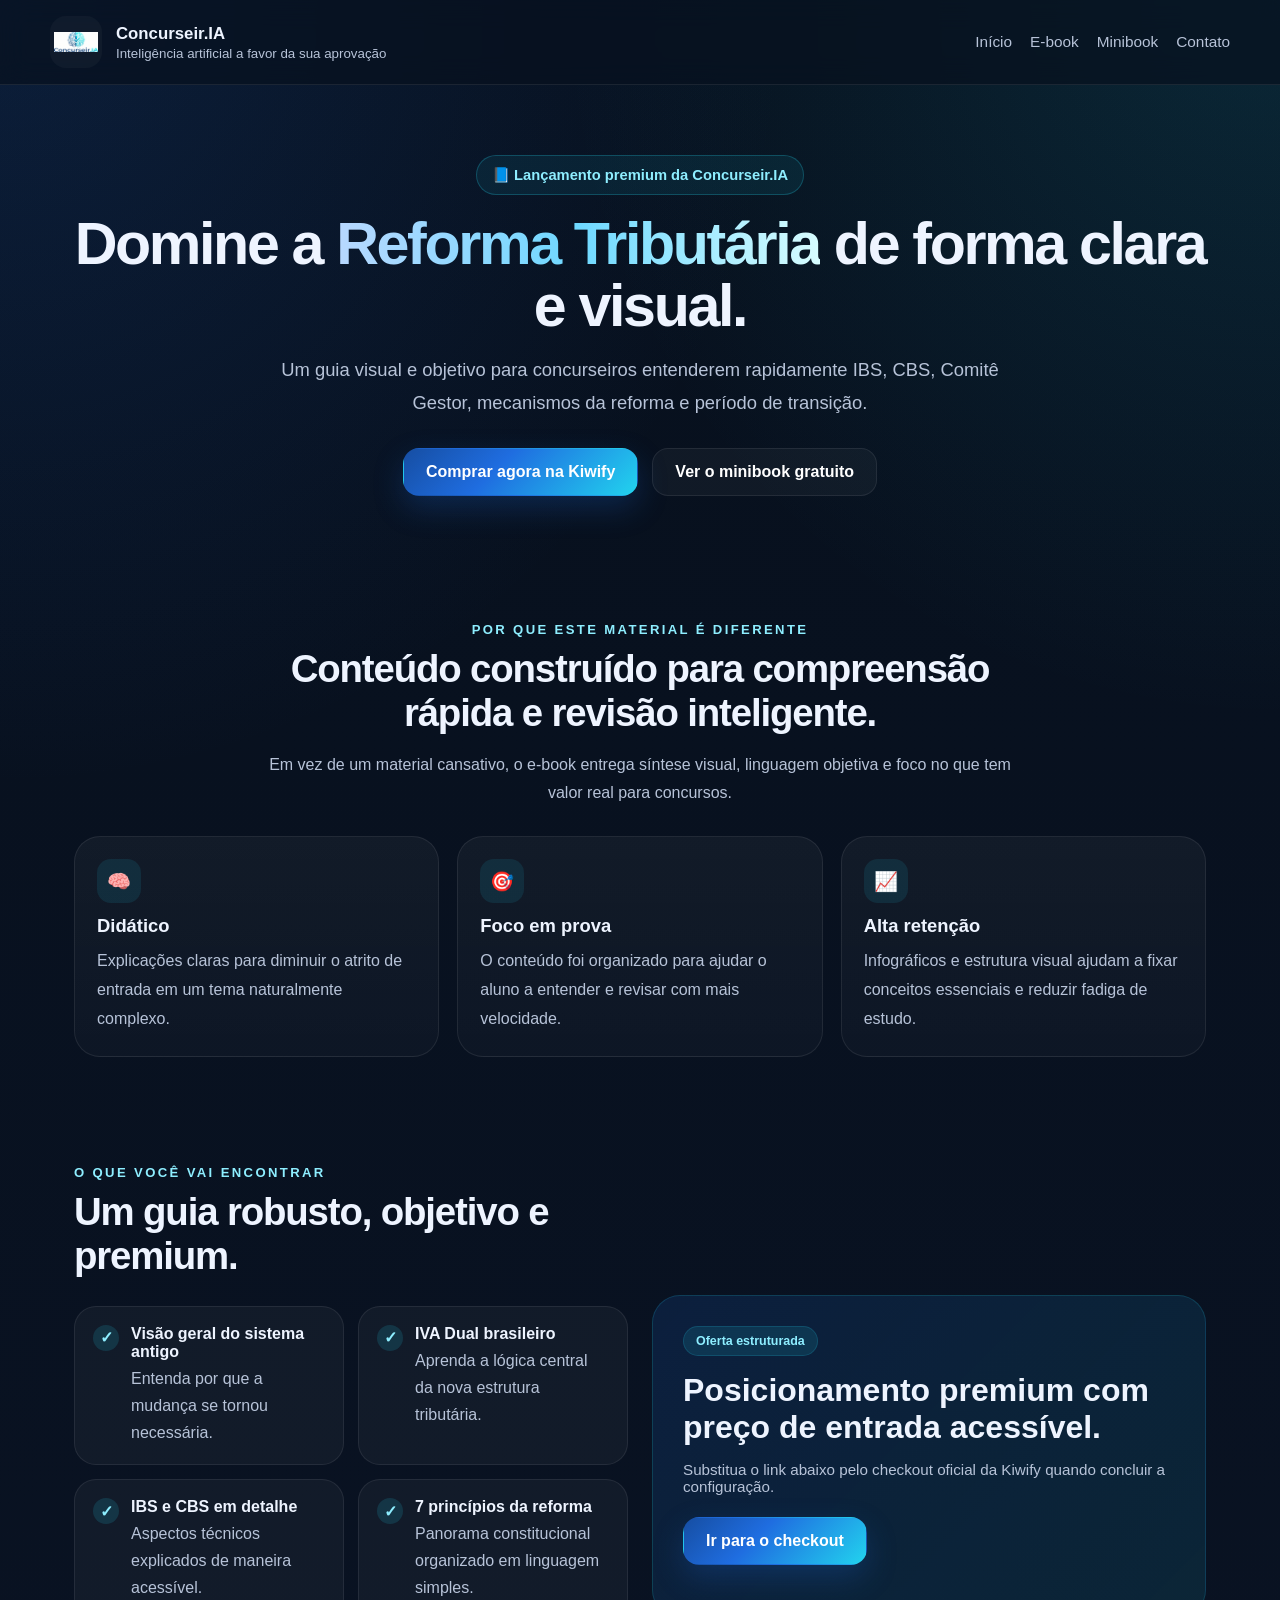
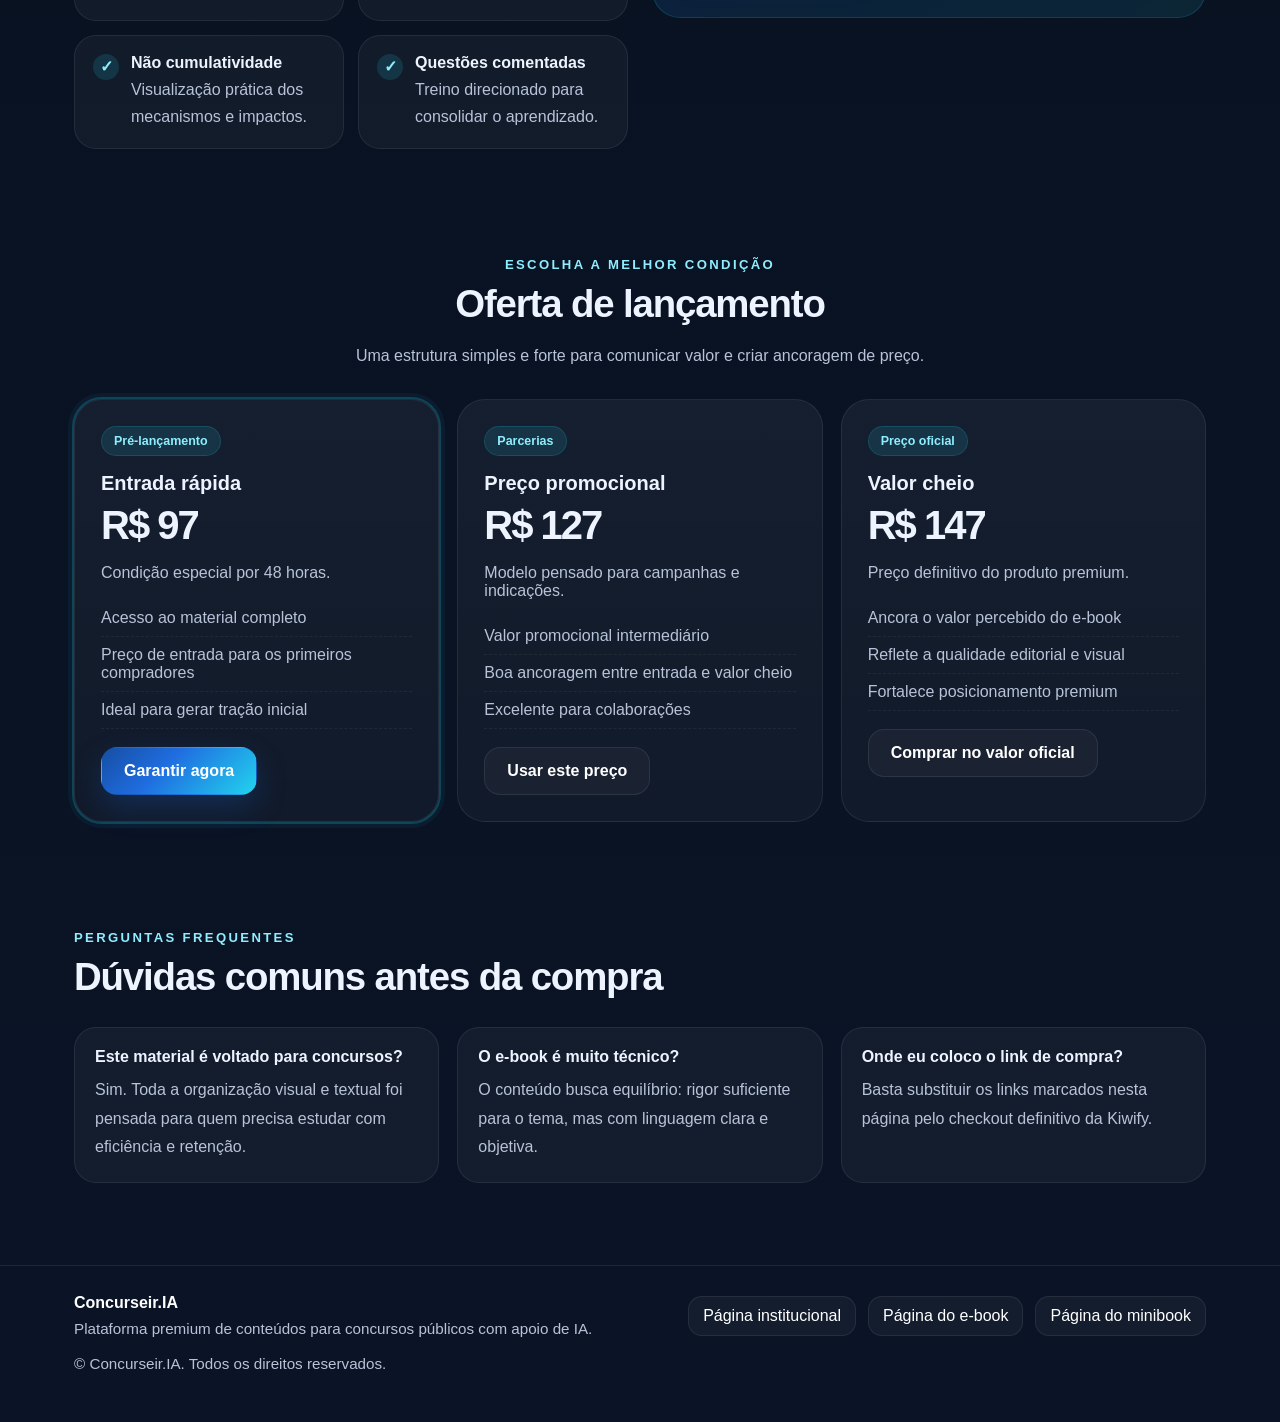
==== ebook.html @ 4d339864 "Update ebook.html" ====
<!DOCTYPE html>
<html lang="pt-BR">
<head>
  <meta charset="UTF-8">
  <meta name="viewport" content="width=device-width, initial-scale=1.0">
  <title>E-book Reforma Tributária | Concurseir.IA</title>
  <meta name="description" content="Página de vendas premium do e-book Reforma Tributária do Brasil na Prática.">
  <link rel="stylesheet" href="style.css">
</head>
<body>
  
<header class="topbar">
  <div class="container nav">
    <a class="brand" href="index.html">
      <img src="logo.png" alt="Logo Concurseir.IA">
      <div>
        <strong>Concurseir.IA</strong>
        <small>Inteligência artificial a favor da sua aprovação</small>
      </div>
    </a>
    <nav class="nav-links">
      <a href="index.html">Início</a>
      <a href="ebook.html">E-book</a>
      <a href="minibook.html">Minibook</a>
      <a href="#contato">Contato</a>
    </nav>
  </div>
</header>

  <main>
    <section class="hero">
      <div class="container center">
        <div class="badge">📘 Lançamento premium da Concurseir.IA</div>
        <h2>Domine a <span>Reforma Tributária</span> de forma clara e visual.</h2>
        <p class="lead" style="margin:0 auto">
          Um guia visual e objetivo para concurseiros entenderem rapidamente IBS, CBS, Comitê Gestor, mecanismos da reforma e período de transição.
        </p>
        <div class="hero-actions" style="justify-content:center">
          <a class="btn btn-primary" href="https://sua-pagina-kiwify-aqui.com" target="_blank" rel="noreferrer">Comprar agora na Kiwify</a>
          <a class="btn btn-secondary" href="minibook.html">Ver o minibook gratuito</a>
        </div>
      </div>
    </section>

    <section class="section">
      <div class="container">
        <div class="section-title center" style="margin-left:auto;margin-right:auto">
          <div class="kicker">Por que este material é diferente</div>
          <h3>Conteúdo construído para compreensão rápida e revisão inteligente.</h3>
          <p>Em vez de um material cansativo, o e-book entrega síntese visual, linguagem objetiva e foco no que tem valor real para concursos.</p>
        </div>
        <div class="cards-3">
          <div class="card"><div class="icon">🧠</div><h4>Didático</h4><p>Explicações claras para diminuir o atrito de entrada em um tema naturalmente complexo.</p></div>
          <div class="card"><div class="icon">🎯</div><h4>Foco em prova</h4><p>O conteúdo foi organizado para ajudar o aluno a entender e revisar com mais velocidade.</p></div>
          <div class="card"><div class="icon">📈</div><h4>Alta retenção</h4><p>Infográficos e estrutura visual ajudam a fixar conceitos essenciais e reduzir fadiga de estudo.</p></div>
        </div>
      </div>
    </section>

    <section class="section">
      <div class="container split">
        <div>
          <div class="section-title">
            <div class="kicker">O que você vai encontrar</div>
            <h3>Um guia robusto, objetivo e premium.</h3>
          </div>
          <div class="check-list">
            <div class="check"><div class="tick">✓</div><div><b>Visão geral do sistema antigo</b><p>Entenda por que a mudança se tornou necessária.</p></div></div>
            <div class="check"><div class="tick">✓</div><div><b>IVA Dual brasileiro</b><p>Aprenda a lógica central da nova estrutura tributária.</p></div></div>
            <div class="check"><div class="tick">✓</div><div><b>IBS e CBS em detalhe</b><p>Aspectos técnicos explicados de maneira acessível.</p></div></div>
            <div class="check"><div class="tick">✓</div><div><b>7 princípios da reforma</b><p>Panorama constitucional organizado em linguagem simples.</p></div></div>
            <div class="check"><div class="tick">✓</div><div><b>Não cumulatividade</b><p>Visualização prática dos mecanismos e impactos.</p></div></div>
            <div class="check"><div class="tick">✓</div><div><b>Questões comentadas</b><p>Treino direcionado para consolidar o aprendizado.</p></div></div>
          </div>
        </div>
        <div class="cta-panel">
          <div class="ribbon">Oferta estruturada</div>
          <h3 style="font-size:2rem;margin:16px 0 10px">Posicionamento premium com preço de entrada acessível.</h3>
          <p class="note">Substitua o link abaixo pelo checkout oficial da Kiwify quando concluir a configuração.</p>
          <div class="hero-actions" style="margin-top:22px">
            <a class="btn btn-primary" href="https://sua-pagina-kiwify-aqui.com" target="_blank" rel="noreferrer">Ir para o checkout</a>
          </div>
        </div>
      </div>
    </section>

    <section class="section">
      <div class="container">
        <div class="section-title center" style="margin-left:auto;margin-right:auto">
          <div class="kicker">Escolha a melhor condição</div>
          <h3>Oferta de lançamento</h3>
          <p>Uma estrutura simples e forte para comunicar valor e criar ancoragem de preço.</p>
        </div>
        <div class="price-grid">
          <div class="price featured">
            <span class="ribbon">Pré-lançamento</span>
            <h4>Entrada rápida</h4>
            <div class="amount">R$ 97</div>
            <p>Condição especial por 48 horas.</p>
            <ul class="bullets">
              <li>Acesso ao material completo</li>
              <li>Preço de entrada para os primeiros compradores</li>
              <li>Ideal para gerar tração inicial</li>
            </ul>
            <a class="btn btn-primary" href="https://sua-pagina-kiwify-aqui.com" target="_blank" rel="noreferrer">Garantir agora</a>
          </div>
          <div class="price">
            <span class="ribbon">Parcerias</span>
            <h4>Preço promocional</h4>
            <div class="amount">R$ 127</div>
            <p>Modelo pensado para campanhas e indicações.</p>
            <ul class="bullets">
              <li>Valor promocional intermediário</li>
              <li>Boa ancoragem entre entrada e valor cheio</li>
              <li>Excelente para colaborações</li>
            </ul>
            <a class="btn btn-secondary" href="https://sua-pagina-kiwify-aqui.com" target="_blank" rel="noreferrer">Usar este preço</a>
          </div>
          <div class="price">
            <span class="ribbon">Preço oficial</span>
            <h4>Valor cheio</h4>
            <div class="amount">R$ 147</div>
            <p>Preço definitivo do produto premium.</p>
            <ul class="bullets">
              <li>Ancora o valor percebido do e-book</li>
              <li>Reflete a qualidade editorial e visual</li>
              <li>Fortalece posicionamento premium</li>
            </ul>
            <a class="btn btn-secondary" href="https://sua-pagina-kiwify-aqui.com" target="_blank" rel="noreferrer">Comprar no valor oficial</a>
          </div>
        </div>
      </div>
    </section>

    <section class="section">
      <div class="container">
        <div class="section-title">
          <div class="kicker">Perguntas frequentes</div>
          <h3>Dúvidas comuns antes da compra</h3>
        </div>
        <div class="cards-3">
          <div class="faq-item"><h4>Este material é voltado para concursos?</h4><p>Sim. Toda a organização visual e textual foi pensada para quem precisa estudar com eficiência e retenção.</p></div>
          <div class="faq-item"><h4>O e-book é muito técnico?</h4><p>O conteúdo busca equilíbrio: rigor suficiente para o tema, mas com linguagem clara e objetiva.</p></div>
          <div class="faq-item"><h4>Onde eu coloco o link de compra?</h4><p>Basta substituir os links marcados nesta página pelo checkout definitivo da Kiwify.</p></div>
        </div>
      </div>
    </section>
  </main>
  
<footer class="footer">
  <div class="container">
    <div class="split">
      <div>
        <strong style="display:block;color:#fff;margin-bottom:8px">Concurseir.IA</strong>
        <div class="note">Plataforma premium de conteúdos para concursos públicos com apoio de IA.</div>
      </div>
      <div class="link-list" style="justify-content:flex-end">
        <a href="index.html">Página institucional</a>
        <a href="ebook.html">Página do e-book</a>
        <a href="minibook.html">Página do minibook</a>
      </div>
    </div>
    <div style="margin-top:18px" class="note">© <span class="year"></span> Concurseir.IA. Todos os direitos reservados.</div>
  </div>
</footer>
<script src="js/script.js"></script>

</body>
</html>
---- style.css ----
:root{
  --bg:#08111f;
  --bg-soft:#0f1c31;
  --card:#13233c;
  --card-2:#0d1830;
  --text:#eef4ff;
  --muted:#b7c3d8;
  --line:rgba(255,255,255,.08);
  --blue:#1f5fbf;
  --cyan:#22d3ee;
  --cyan-soft:#8eeeff;
  --accent:linear-gradient(135deg,#164ea3 0%, #1f6de0 40%, #22d3ee 100%);
  --shadow:0 20px 50px rgba(0,0,0,.35);
  --radius:24px;
  --max:1180px;
}
*{box-sizing:border-box}
html{scroll-behavior:smooth}
body{
  margin:0;
  font-family: Inter, Arial, Helvetica, sans-serif;
  color:var(--text);
  background:
    radial-gradient(circle at top right, rgba(34,211,238,.12), transparent 22%),
    radial-gradient(circle at top left, rgba(31,95,191,.18), transparent 24%),
    linear-gradient(180deg,#07101d 0%, #0b1426 100%);
}
a{color:inherit;text-decoration:none}
img{max-width:100%;display:block}
.container{max-width:var(--max);margin:0 auto;padding:0 24px}
.topbar{
  position:sticky;top:0;z-index:50;
  backdrop-filter: blur(14px);
  background:rgba(8,17,31,.72);
  border-bottom:1px solid var(--line);
}
.nav{display:flex;align-items:center;justify-content:space-between;gap:20px;padding:16px 0}
.brand{display:flex;align-items:center;gap:14px}
.brand img{width:52px;height:52px;object-fit:contain;border-radius:16px;background:rgba(255,255,255,.03);padding:4px}
.brand h1,.brand strong{font-size:1.05rem;margin:0}
.brand small{display:block;color:var(--muted);margin-top:2px}
.nav-links{display:flex;gap:18px;align-items:center;flex-wrap:wrap}
.nav-links a{color:var(--muted);font-size:.96rem}
.nav-links a:hover{color:#fff}
.btn{
  display:inline-flex;align-items:center;justify-content:center;gap:10px;
  padding:14px 22px;border-radius:16px;border:1px solid transparent;
  font-weight:700;transition:.2s ease;cursor:pointer
}
.btn-primary{background:var(--accent);color:white;box-shadow:0 12px 30px rgba(24,95,191,.28)}
.btn-primary:hover{transform:translateY(-1px);opacity:.97}
.btn-secondary{background:rgba(255,255,255,.04);border-color:var(--line);color:#fff}
.btn-secondary:hover{background:rgba(255,255,255,.07)}
.hero{padding:70px 0 50px}
.hero-grid{display:grid;grid-template-columns:1.15fr .85fr;gap:34px;align-items:center}
.badge{
  display:inline-flex;align-items:center;gap:10px;
  padding:10px 15px;border-radius:999px;
  border:1px solid rgba(34,211,238,.24);
  background:rgba(34,211,238,.08);color:var(--cyan-soft);
  font-size:.92rem;font-weight:600
}
.hero h2{
  margin:18px 0 16px;font-size:3.7rem;line-height:1.05;letter-spacing:-.04em
}
.hero h2 span{
  background:linear-gradient(90deg,#b8d8ff,#6ed8ff,#d7fdff);
  -webkit-background-clip:text;background-clip:text;color:transparent
}
.lead{font-size:1.15rem;line-height:1.8;color:var(--muted);max-width:760px}
.hero-actions{display:flex;gap:14px;flex-wrap:wrap;margin:28px 0 22px}
.stats{display:grid;grid-template-columns:repeat(3,1fr);gap:16px;margin-top:28px}
.stat{
  background:rgba(255,255,255,.04);border:1px solid var(--line);border-radius:22px;padding:18px
}
.stat strong{display:block;font-size:1.1rem}
.stat span{color:var(--muted);font-size:.95rem}
.hero-card{
  background:linear-gradient(180deg,rgba(255,255,255,.05),rgba(255,255,255,.025));
  border:1px solid var(--line);border-radius:30px;padding:16px;box-shadow:var(--shadow)
}
.glass{
  border-radius:26px;padding:28px;background:
   linear-gradient(180deg, rgba(18,35,60,.9), rgba(10,21,40,.95));
  border:1px solid rgba(255,255,255,.06)
}
.feature-grid{display:grid;grid-template-columns:repeat(2,1fr);gap:14px}
.feature{
  background:rgba(255,255,255,.04);border:1px solid var(--line);border-radius:24px;padding:18px
}
.feature h3{margin:10px 0 8px;font-size:1rem}
.feature p{margin:0;color:var(--muted);font-size:.95rem;line-height:1.7}
.icon{
  width:44px;height:44px;border-radius:14px;display:grid;place-items:center;
  background:rgba(34,211,238,.1);color:var(--cyan-soft);font-size:1.2rem
}
.section{padding:54px 0}
.section-title{max-width:760px;margin-bottom:28px}
.section-title .kicker{
  color:var(--cyan-soft);text-transform:uppercase;letter-spacing:.18em;font-size:.82rem;font-weight:700
}
.section-title h3{font-size:2.4rem;letter-spacing:-.03em;margin:10px 0 10px}
.section-title p{color:var(--muted);line-height:1.8}
.cards-3{display:grid;grid-template-columns:repeat(3,1fr);gap:18px}
.card{
  background:linear-gradient(180deg,rgba(255,255,255,.045),rgba(255,255,255,.025));
  border:1px solid var(--line);border-radius:26px;padding:22px
}
.card h4{margin:12px 0 10px;font-size:1.15rem}
.card p{margin:0;color:var(--muted);line-height:1.8}
.check-list{display:grid;grid-template-columns:repeat(2,1fr);gap:14px}
.check{
  display:flex;gap:12px;align-items:flex-start;
  background:rgba(255,255,255,.04);border:1px solid var(--line);
  border-radius:22px;padding:18px
}
.check b{display:block;margin-bottom:4px}
.check p{margin:0;color:var(--muted);line-height:1.7}
.tick{width:26px;height:26px;flex:0 0 26px;border-radius:50%;display:grid;place-items:center;background:rgba(34,211,238,.15);color:var(--cyan-soft);font-weight:900}
.split{display:grid;grid-template-columns:1fr 1fr;gap:24px;align-items:center}
.price-grid{display:grid;grid-template-columns:repeat(3,1fr);gap:18px}
.price{
  position:relative;background:linear-gradient(180deg,rgba(255,255,255,.05),rgba(255,255,255,.03));
  border:1px solid var(--line);border-radius:28px;padding:26px
}
.price.featured{
  outline:2px solid rgba(34,211,238,.22);
  box-shadow:0 0 0 6px rgba(34,211,238,.05)
}
.ribbon{
  display:inline-block;padding:7px 12px;border-radius:999px;font-size:.78rem;font-weight:800;
  background:rgba(34,211,238,.12);color:var(--cyan-soft);border:1px solid rgba(34,211,238,.16)
}
.price h4{font-size:1.25rem;margin:16px 0 8px}
.price .amount{font-size:2.5rem;font-weight:900;letter-spacing:-.05em;margin:8px 0}
.price p{color:var(--muted)}
.bullets{list-style:none;padding:0;margin:18px 0}
.bullets li{padding:9px 0;color:var(--muted);border-bottom:1px dashed rgba(255,255,255,.06)}
.cta-panel{
  background:linear-gradient(135deg, rgba(22,78,163,.22), rgba(34,211,238,.1));
  border:1px solid rgba(34,211,238,.16);border-radius:28px;padding:30px
}
.minibook-box,.faq-item{
  background:rgba(255,255,255,.04);border:1px solid var(--line);border-radius:22px;padding:20px
}
.faq-item h4{margin:0 0 10px}
.faq-item p{margin:0;color:var(--muted);line-height:1.8}
.footer{padding:28px 0 50px;color:var(--muted);border-top:1px solid var(--line);margin-top:28px}
.center{text-align:center}
.note{color:var(--muted);font-size:.95rem}
.link-list{display:flex;gap:12px;flex-wrap:wrap}
.link-list a{padding:10px 14px;border-radius:14px;background:rgba(255,255,255,.04);border:1px solid var(--line);color:#fff}
.kicker-line{height:1px;background:linear-gradient(90deg,rgba(34,211,238,.2),transparent);margin-top:10px}
@media (max-width: 980px){
  .hero-grid,.split{grid-template-columns:1fr}
  .cards-3,.price-grid{grid-template-columns:1fr}
  .check-list,.feature-grid,.stats{grid-template-columns:1fr}
  .hero h2{font-size:2.7rem}
}
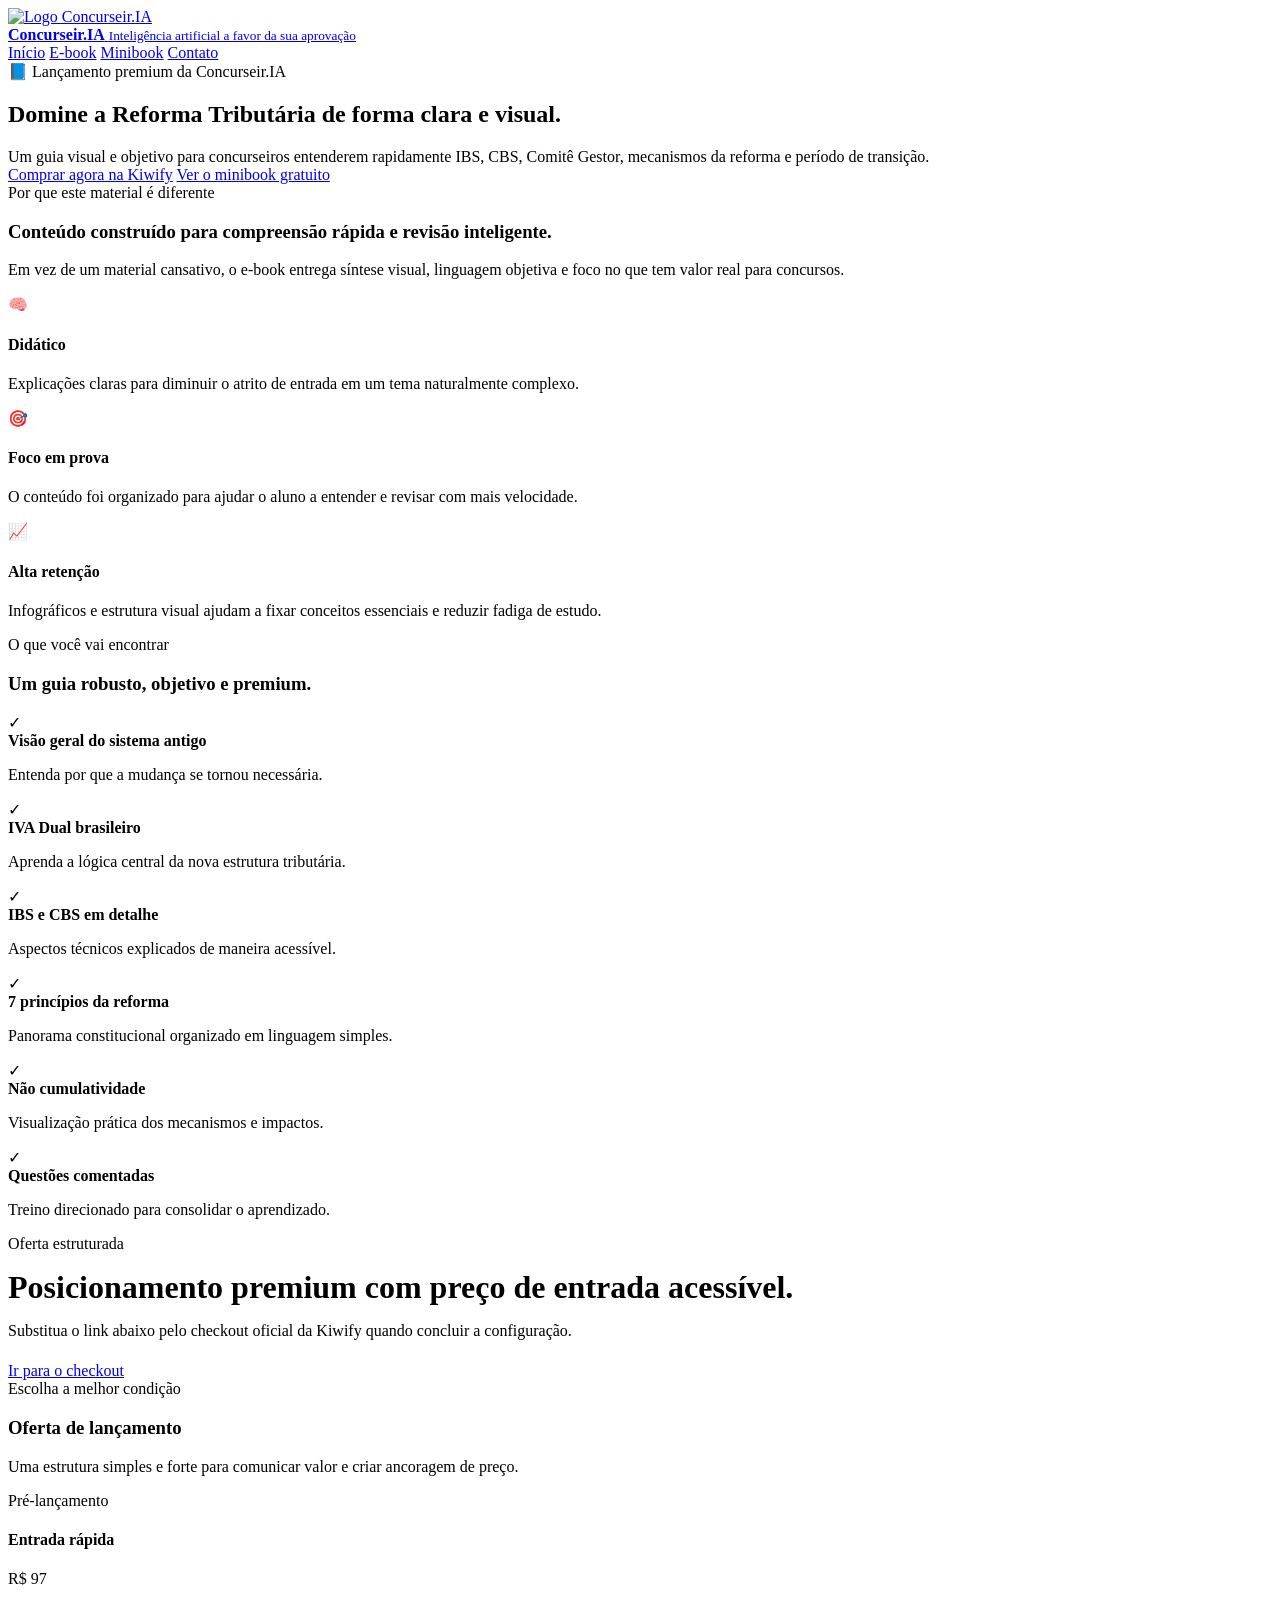
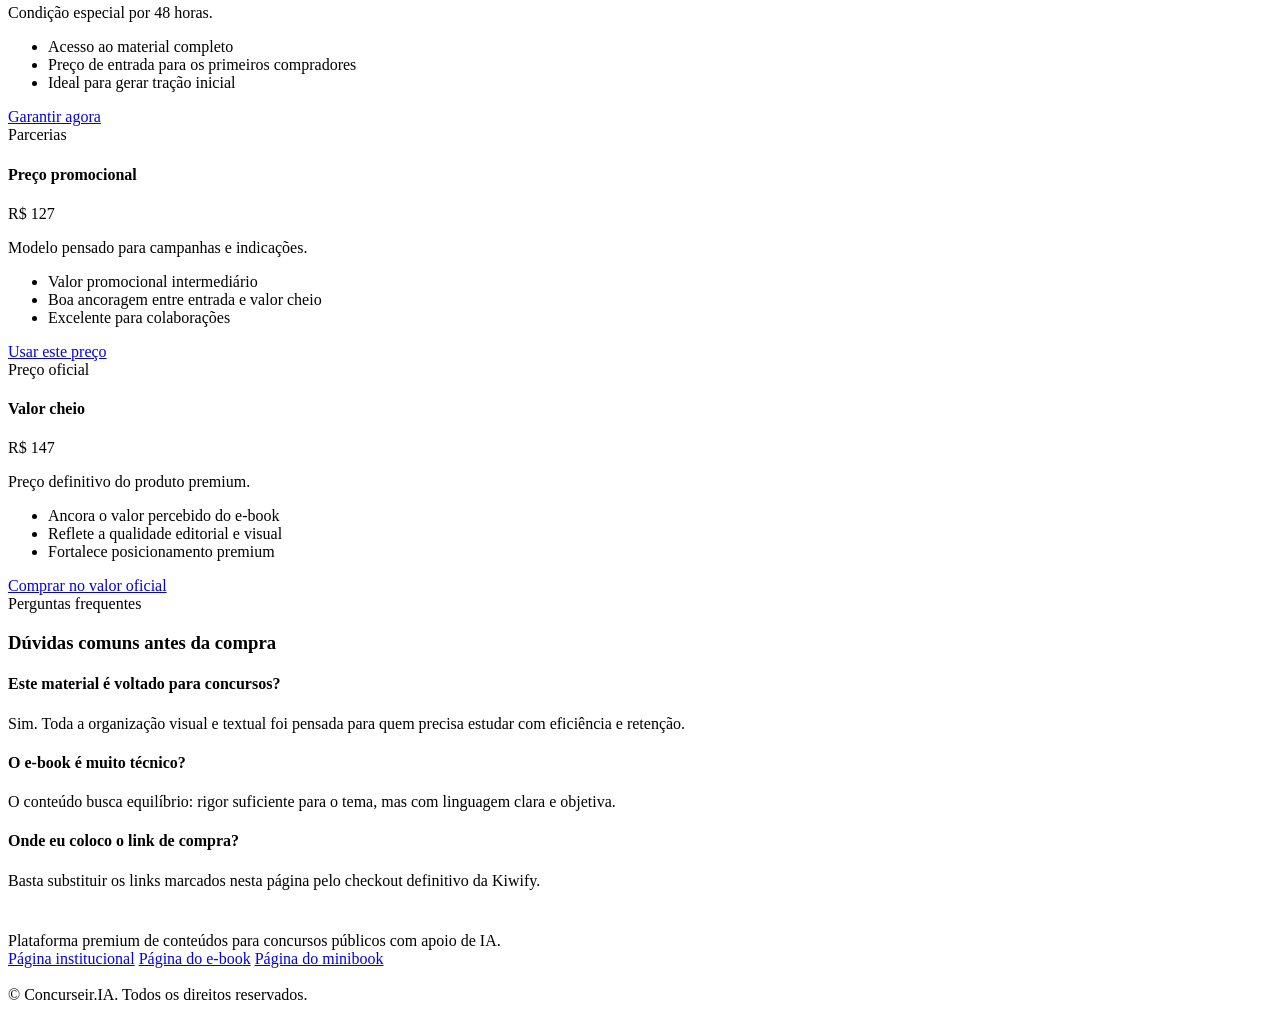
==== commit e8fead9b: "Add files via upload" ====
--- a/ebook.html
+++ b/ebook.html
@@ -5,14 +5,14 @@
   <meta name="viewport" content="width=device-width, initial-scale=1.0">
   <title>E-book Reforma Tributária | Concurseir.IA</title>
   <meta name="description" content="Página de vendas premium do e-book Reforma Tributária do Brasil na Prática.">
-  <link rel="stylesheet" href="style.css">
+  <link rel="stylesheet" href="css/style.css">
 </head>
 <body>
   
 <header class="topbar">
   <div class="container nav">
     <a class="brand" href="index.html">
-      <img src="logo.png" alt="Logo Concurseir.IA">
+      <img src="images/logo.png" alt="Logo Concurseir.IA">
       <div>
         <strong>Concurseir.IA</strong>
         <small>Inteligência artificial a favor da sua aprovação</small>
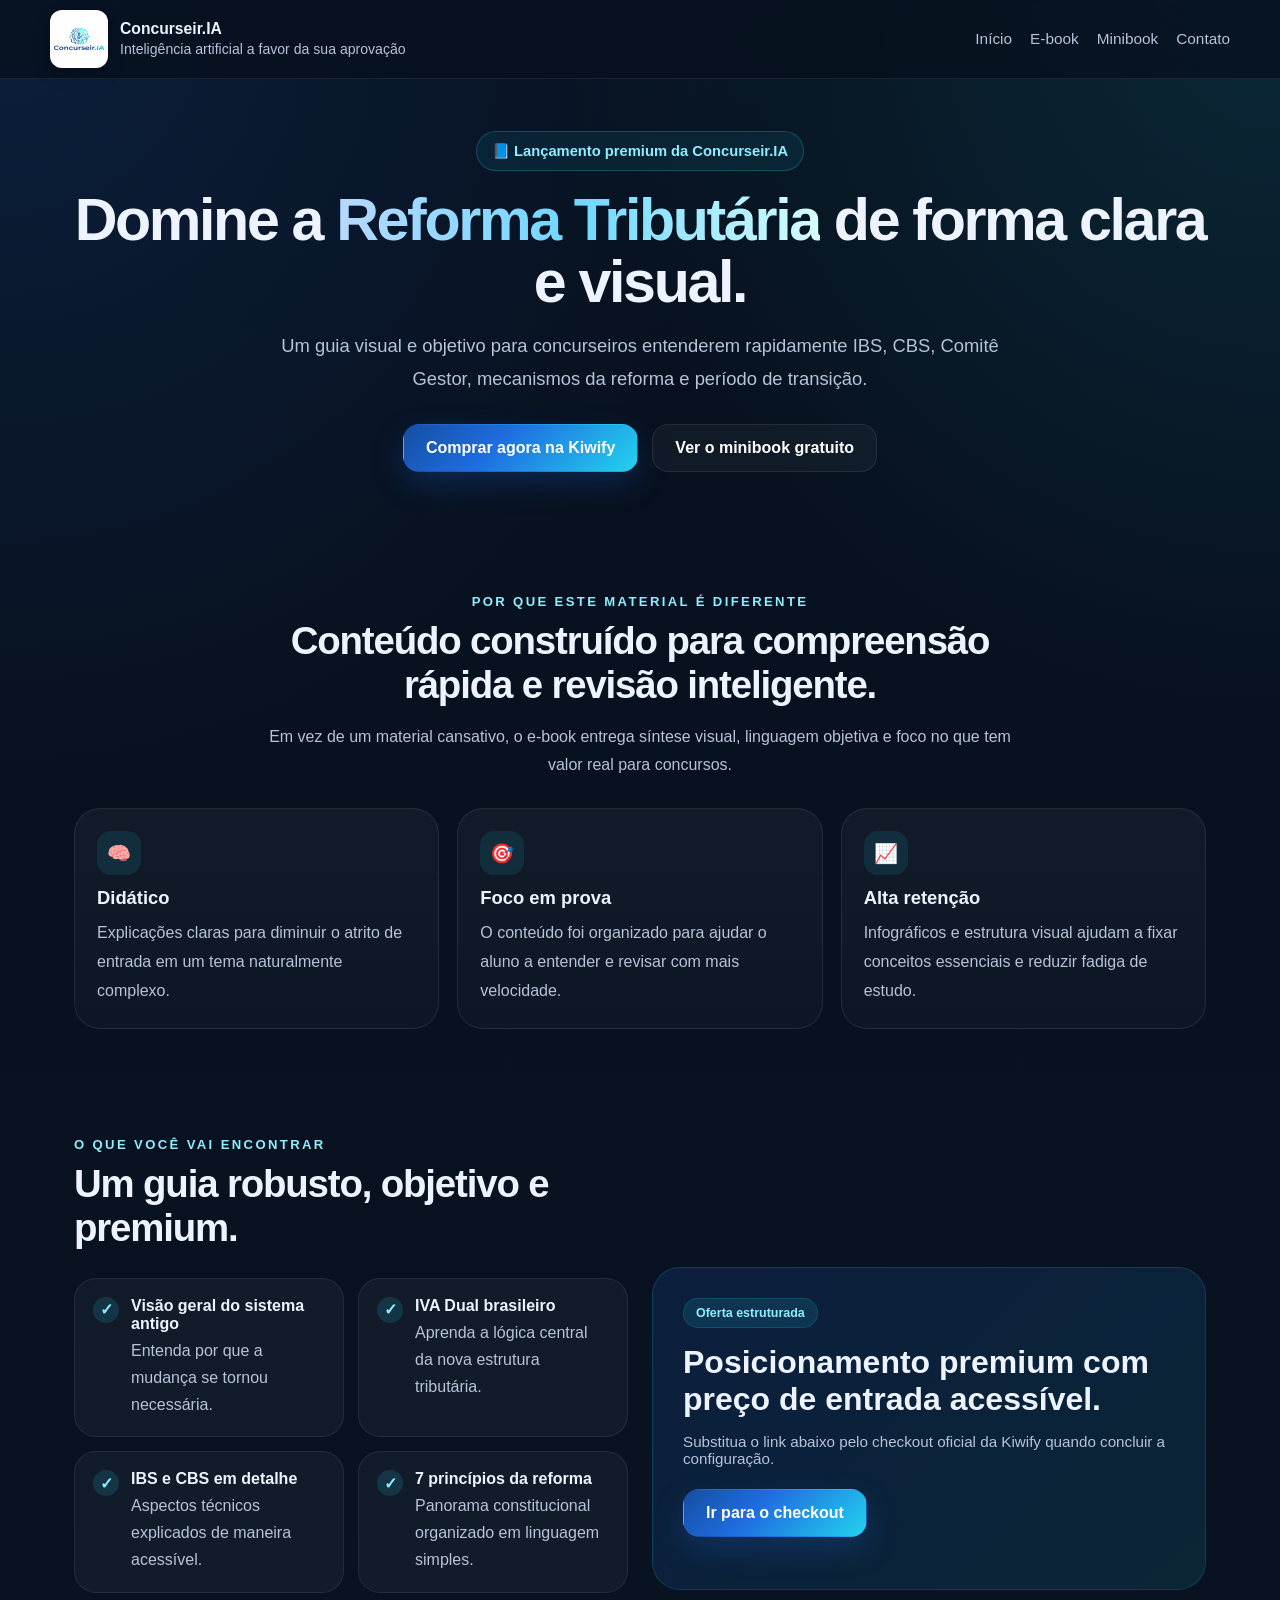
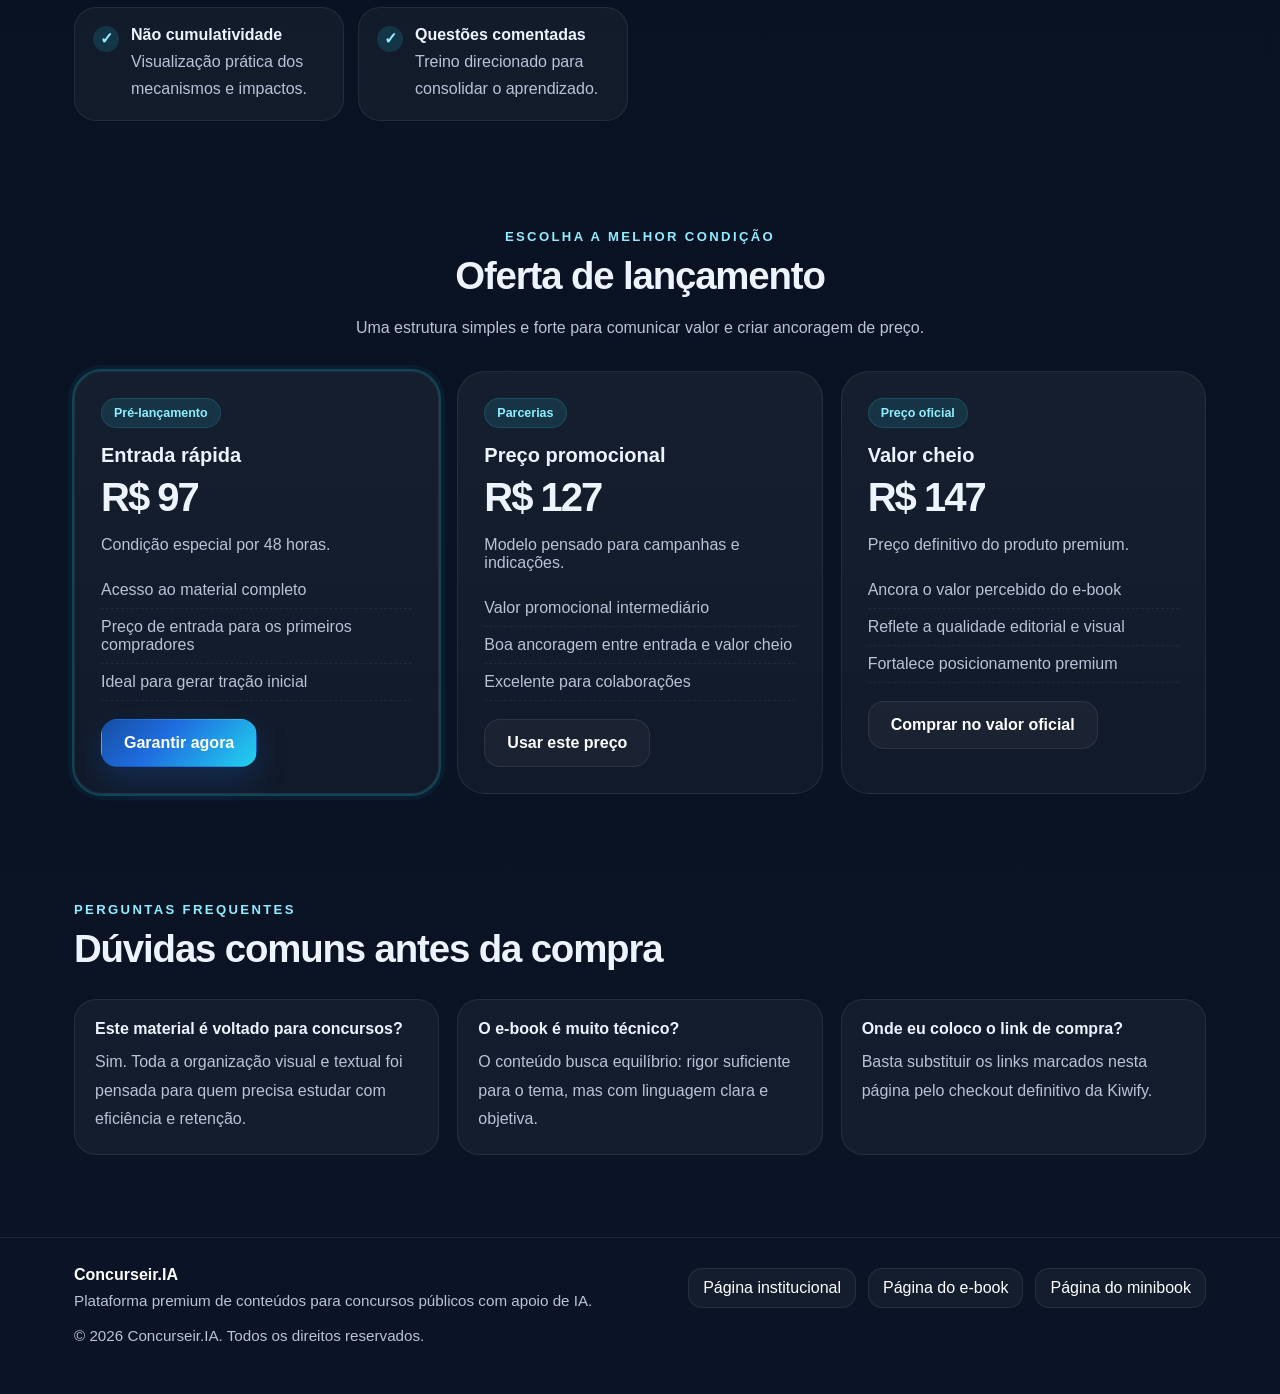
==== commit f2bc0cd1: "Add files via upload" ====
--- a/ebook.html
+++ b/ebook.html
@@ -5,14 +5,14 @@
   <meta name="viewport" content="width=device-width, initial-scale=1.0">
   <title>E-book Reforma Tributária | Concurseir.IA</title>
   <meta name="description" content="Página de vendas premium do e-book Reforma Tributária do Brasil na Prática.">
-  <link rel="stylesheet" href="css/style.css">
+  <link rel="stylesheet" href="style.css">
 </head>
 <body>
   
 <header class="topbar">
   <div class="container nav">
     <a class="brand" href="index.html">
-      <img src="images/logo.png" alt="Logo Concurseir.IA">
+      <img src="logo.png" alt="Logo Concurseir.IA">
       <div>
         <strong>Concurseir.IA</strong>
         <small>Inteligência artificial a favor da sua aprovação</small>
@@ -163,7 +163,7 @@
     <div style="margin-top:18px" class="note">© <span class="year"></span> Concurseir.IA. Todos os direitos reservados.</div>
   </div>
 </footer>
-<script src="js/script.js"></script>
+<script src="script.js"></script>
 
 </body>
 </html>
--- a/style.css
+++ b/style.css
@@ -0,0 +1,160 @@
+
+:root{
+  --bg:#08111f;
+  --bg-soft:#0f1c31;
+  --card:#13233c;
+  --card-2:#0d1830;
+  --text:#eef4ff;
+  --muted:#b7c3d8;
+  --line:rgba(255,255,255,.08);
+  --blue:#1f5fbf;
+  --cyan:#22d3ee;
+  --cyan-soft:#8eeeff;
+  --accent:linear-gradient(135deg,#164ea3 0%, #1f6de0 40%, #22d3ee 100%);
+  --shadow:0 20px 50px rgba(0,0,0,.35);
+  --radius:24px;
+  --max:1180px;
+}
+*{box-sizing:border-box}
+html{scroll-behavior:smooth}
+body{
+  margin:0;
+  font-family: Inter, Arial, Helvetica, sans-serif;
+  color:var(--text);
+  background:
+    radial-gradient(circle at top right, rgba(34,211,238,.12), transparent 22%),
+    radial-gradient(circle at top left, rgba(31,95,191,.18), transparent 24%),
+    linear-gradient(180deg,#07101d 0%, #0b1426 100%);
+}
+a{color:inherit;text-decoration:none}
+img{max-width:100%;display:block}
+.container{max-width:var(--max);margin:0 auto;padding:0 24px}
+.topbar{
+  position:sticky;top:0;z-index:50;
+  backdrop-filter: blur(14px);
+  background:rgba(7,16,29,.78);
+  border-bottom:1px solid var(--line);
+}
+.nav{display:flex;align-items:center;justify-content:space-between;gap:18px;padding:10px 0}
+.brand{display:flex;align-items:center;gap:12px}
+.brand img{width:58px;height:58px;object-fit:contain;border-radius:12px;background:#fff;padding:4px;box-shadow:0 6px 18px rgba(0,0,0,.18)}
+.brand h1,.brand strong{font-size:0.98rem;margin:0}
+.brand small{display:block;color:var(--muted);margin-top:2px;font-size:.88rem;line-height:1.3}
+.nav-links{display:flex;gap:18px;align-items:center;flex-wrap:wrap}
+.nav-links a{color:var(--muted);font-size:.96rem}
+.nav-links a:hover{color:#fff}
+.btn{
+  display:inline-flex;align-items:center;justify-content:center;gap:10px;
+  padding:14px 22px;border-radius:16px;border:1px solid transparent;
+  font-weight:700;transition:.2s ease;cursor:pointer
+}
+.btn-primary{background:var(--accent);color:white;box-shadow:0 12px 30px rgba(24,95,191,.28)}
+.btn-primary:hover{transform:translateY(-1px);opacity:.97}
+.btn-secondary{background:rgba(255,255,255,.04);border-color:var(--line);color:#fff}
+.btn-secondary:hover{background:rgba(255,255,255,.07)}
+.hero{padding:52px 0 46px}
+.hero-grid{display:grid;grid-template-columns:1.15fr .85fr;gap:34px;align-items:center}
+.badge{
+  display:inline-flex;align-items:center;gap:10px;
+  padding:10px 15px;border-radius:999px;
+  border:1px solid rgba(34,211,238,.24);
+  background:rgba(34,211,238,.08);color:var(--cyan-soft);
+  font-size:.92rem;font-weight:600
+}
+.hero h2{
+  margin:18px 0 16px;font-size:3.7rem;line-height:1.05;letter-spacing:-.04em
+}
+.hero h2 span{
+  background:linear-gradient(90deg,#b8d8ff,#6ed8ff,#d7fdff);
+  -webkit-background-clip:text;background-clip:text;color:transparent
+}
+.lead{font-size:1.15rem;line-height:1.8;color:var(--muted);max-width:760px}
+.hero-actions{display:flex;gap:14px;flex-wrap:wrap;margin:28px 0 22px}
+.stats{display:grid;grid-template-columns:repeat(3,1fr);gap:16px;margin-top:28px}
+.stat{
+  background:rgba(255,255,255,.04);border:1px solid var(--line);border-radius:22px;padding:18px
+}
+.stat strong{display:block;font-size:1.1rem}
+.stat span{color:var(--muted);font-size:.95rem}
+.hero-card{
+  background:linear-gradient(180deg,rgba(255,255,255,.05),rgba(255,255,255,.025));
+  border:1px solid var(--line);border-radius:30px;padding:16px;box-shadow:var(--shadow)
+}
+.glass{
+  border-radius:26px;padding:28px;background:
+   linear-gradient(180deg, rgba(18,35,60,.9), rgba(10,21,40,.95));
+  border:1px solid rgba(255,255,255,.06)
+}
+.feature-grid{display:grid;grid-template-columns:repeat(2,1fr);gap:14px}
+.feature{
+  background:rgba(255,255,255,.04);border:1px solid var(--line);border-radius:24px;padding:18px
+}
+.feature h3{margin:10px 0 8px;font-size:1rem}
+.feature p{margin:0;color:var(--muted);font-size:.95rem;line-height:1.7}
+.icon{
+  width:44px;height:44px;border-radius:14px;display:grid;place-items:center;
+  background:rgba(34,211,238,.1);color:var(--cyan-soft);font-size:1.2rem
+}
+.section{padding:54px 0}
+.section-title{max-width:760px;margin-bottom:28px}
+.section-title .kicker{
+  color:var(--cyan-soft);text-transform:uppercase;letter-spacing:.18em;font-size:.82rem;font-weight:700
+}
+.section-title h3{font-size:2.4rem;letter-spacing:-.03em;margin:10px 0 10px}
+.section-title p{color:var(--muted);line-height:1.8}
+.cards-3{display:grid;grid-template-columns:repeat(3,1fr);gap:18px}
+.card{
+  background:linear-gradient(180deg,rgba(255,255,255,.045),rgba(255,255,255,.025));
+  border:1px solid var(--line);border-radius:26px;padding:22px
+}
+.card h4{margin:12px 0 10px;font-size:1.15rem}
+.card p{margin:0;color:var(--muted);line-height:1.8}
+.check-list{display:grid;grid-template-columns:repeat(2,1fr);gap:14px}
+.check{
+  display:flex;gap:12px;align-items:flex-start;
+  background:rgba(255,255,255,.04);border:1px solid var(--line);
+  border-radius:22px;padding:18px
+}
+.check b{display:block;margin-bottom:4px}
+.check p{margin:0;color:var(--muted);line-height:1.7}
+.tick{width:26px;height:26px;flex:0 0 26px;border-radius:50%;display:grid;place-items:center;background:rgba(34,211,238,.15);color:var(--cyan-soft);font-weight:900}
+.split{display:grid;grid-template-columns:1fr 1fr;gap:24px;align-items:center}
+.price-grid{display:grid;grid-template-columns:repeat(3,1fr);gap:18px}
+.price{
+  position:relative;background:linear-gradient(180deg,rgba(255,255,255,.05),rgba(255,255,255,.03));
+  border:1px solid var(--line);border-radius:28px;padding:26px
+}
+.price.featured{
+  outline:2px solid rgba(34,211,238,.22);
+  box-shadow:0 0 0 6px rgba(34,211,238,.05)
+}
+.ribbon{
+  display:inline-block;padding:7px 12px;border-radius:999px;font-size:.78rem;font-weight:800;
+  background:rgba(34,211,238,.12);color:var(--cyan-soft);border:1px solid rgba(34,211,238,.16)
+}
+.price h4{font-size:1.25rem;margin:16px 0 8px}
+.price .amount{font-size:2.5rem;font-weight:900;letter-spacing:-.05em;margin:8px 0}
+.price p{color:var(--muted)}
+.bullets{list-style:none;padding:0;margin:18px 0}
+.bullets li{padding:9px 0;color:var(--muted);border-bottom:1px dashed rgba(255,255,255,.06)}
+.cta-panel{
+  background:linear-gradient(135deg, rgba(22,78,163,.22), rgba(34,211,238,.1));
+  border:1px solid rgba(34,211,238,.16);border-radius:28px;padding:30px
+}
+.minibook-box,.faq-item{
+  background:rgba(255,255,255,.04);border:1px solid var(--line);border-radius:22px;padding:20px
+}
+.faq-item h4{margin:0 0 10px}
+.faq-item p{margin:0;color:var(--muted);line-height:1.8}
+.footer{padding:28px 0 50px;color:var(--muted);border-top:1px solid var(--line);margin-top:28px}
+.center{text-align:center}
+.note{color:var(--muted);font-size:.95rem}
+.link-list{display:flex;gap:12px;flex-wrap:wrap}
+.link-list a{padding:10px 14px;border-radius:14px;background:rgba(255,255,255,.04);border:1px solid var(--line);color:#fff}
+.kicker-line{height:1px;background:linear-gradient(90deg,rgba(34,211,238,.2),transparent);margin-top:10px}
+@media (max-width: 980px){
+  .hero-grid,.split{grid-template-columns:1fr}
+  .cards-3,.price-grid{grid-template-columns:1fr}
+  .check-list,.feature-grid,.stats{grid-template-columns:1fr}
+  .hero h2{font-size:2.7rem}
+}
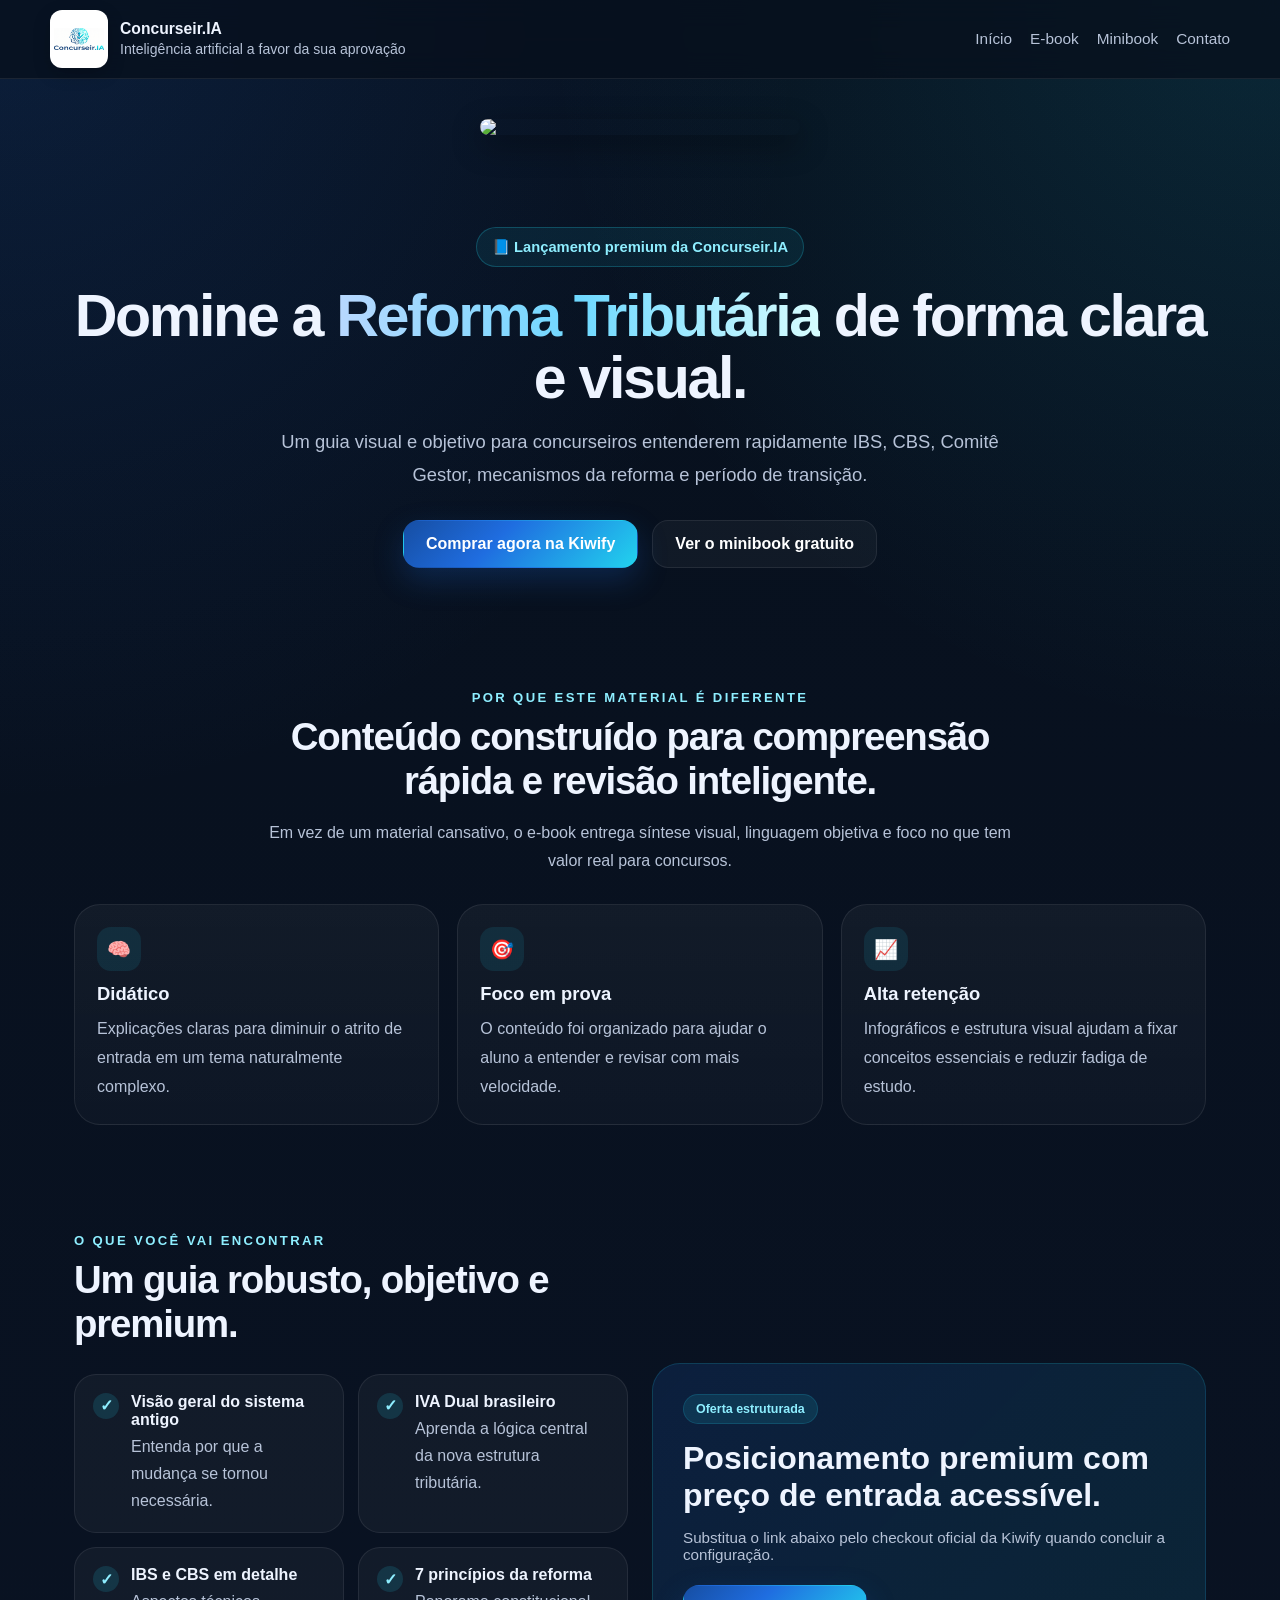
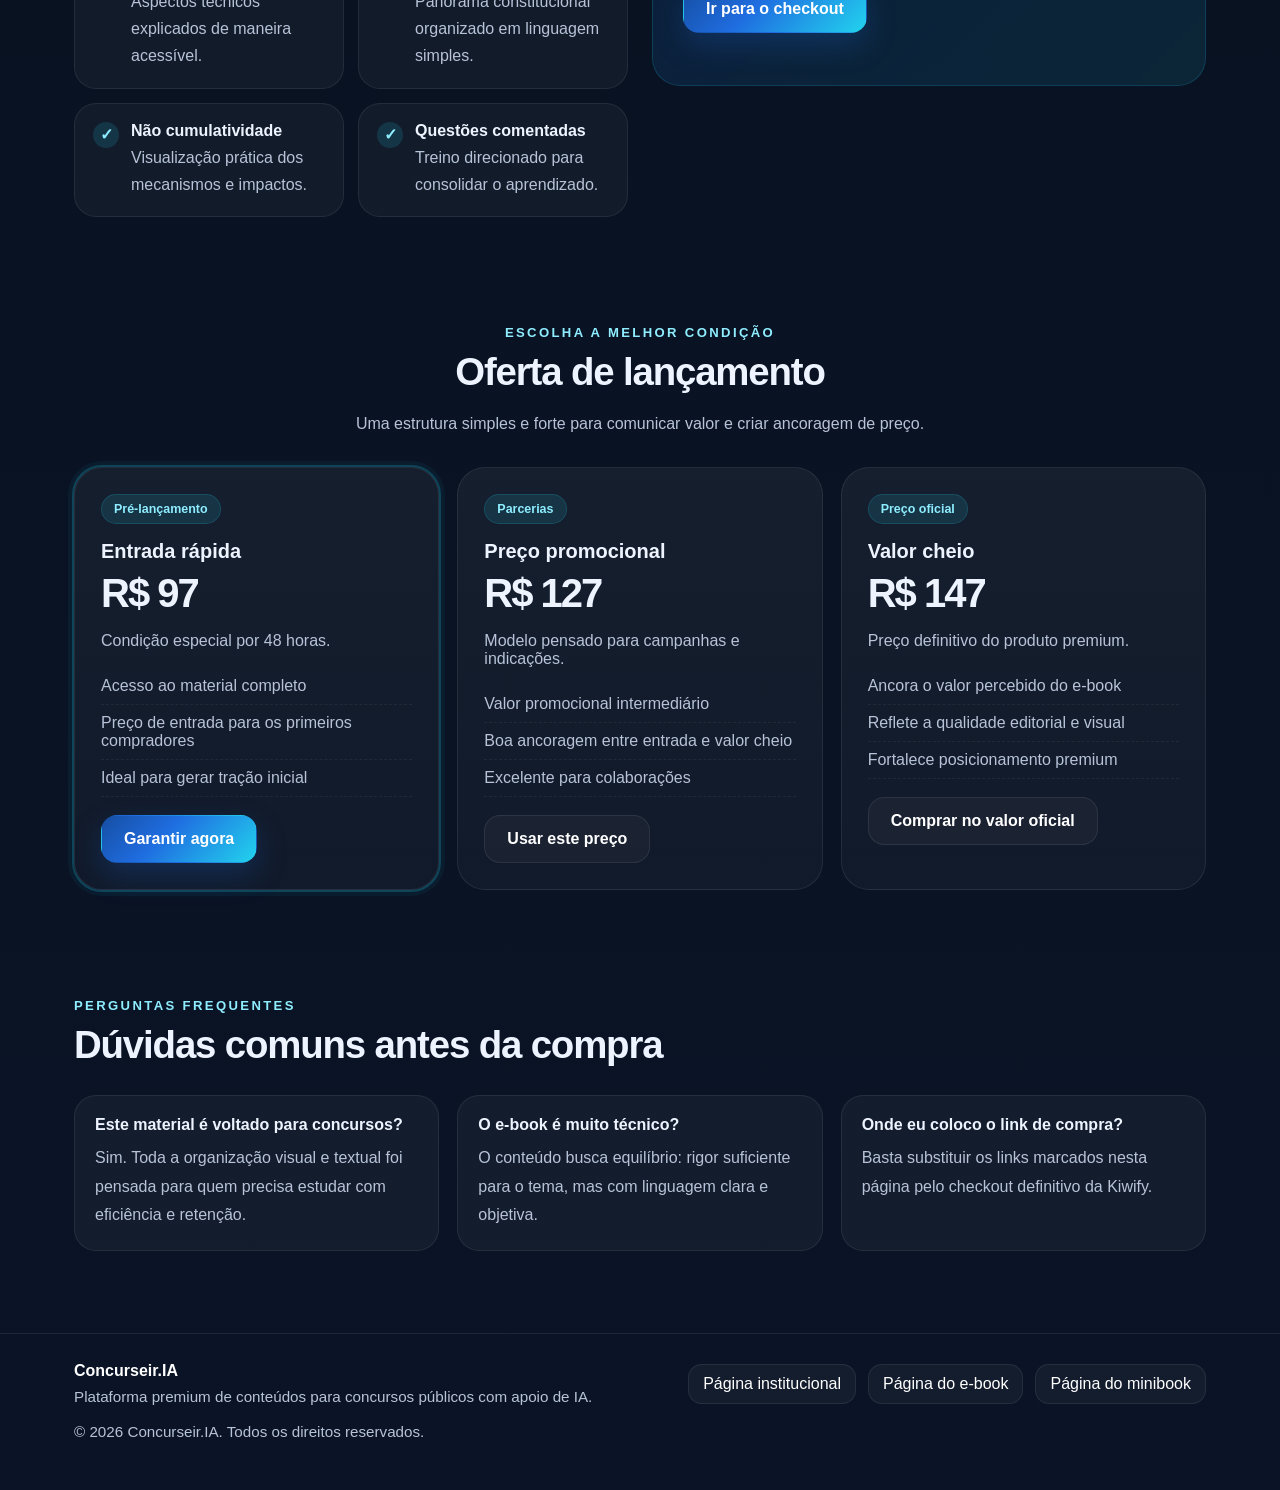
==== commit 7bd66ea7: "Update ebook.html" ====
--- a/ebook.html
+++ b/ebook.html
@@ -26,7 +26,7 @@
     </nav>
   </div>
 </header>
-
+<img src="capa-ebook.jpg" style="max-width:320px;display:block;margin:40px auto;border-radius:12px;box-shadow:0 10px 30px rgba(0,0,0,.4);">
   <main>
     <section class="hero">
       <div class="container center">
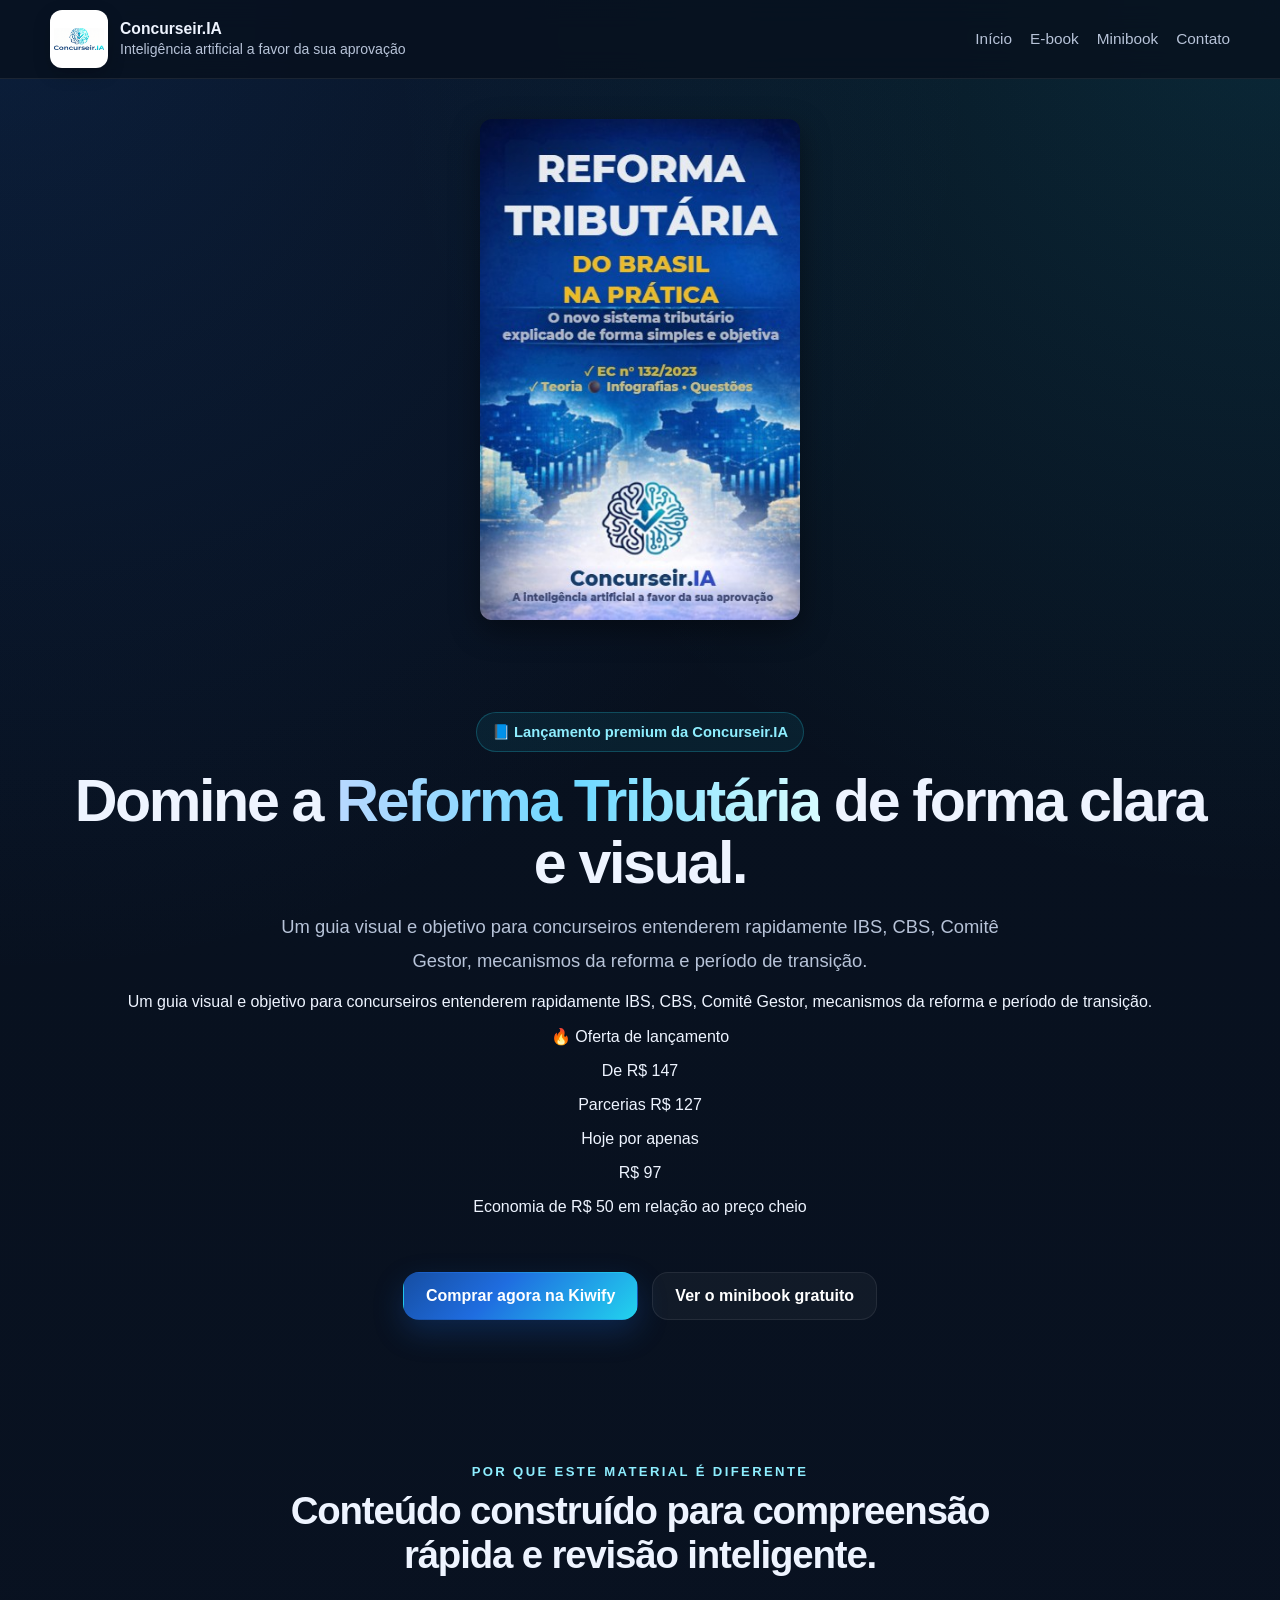
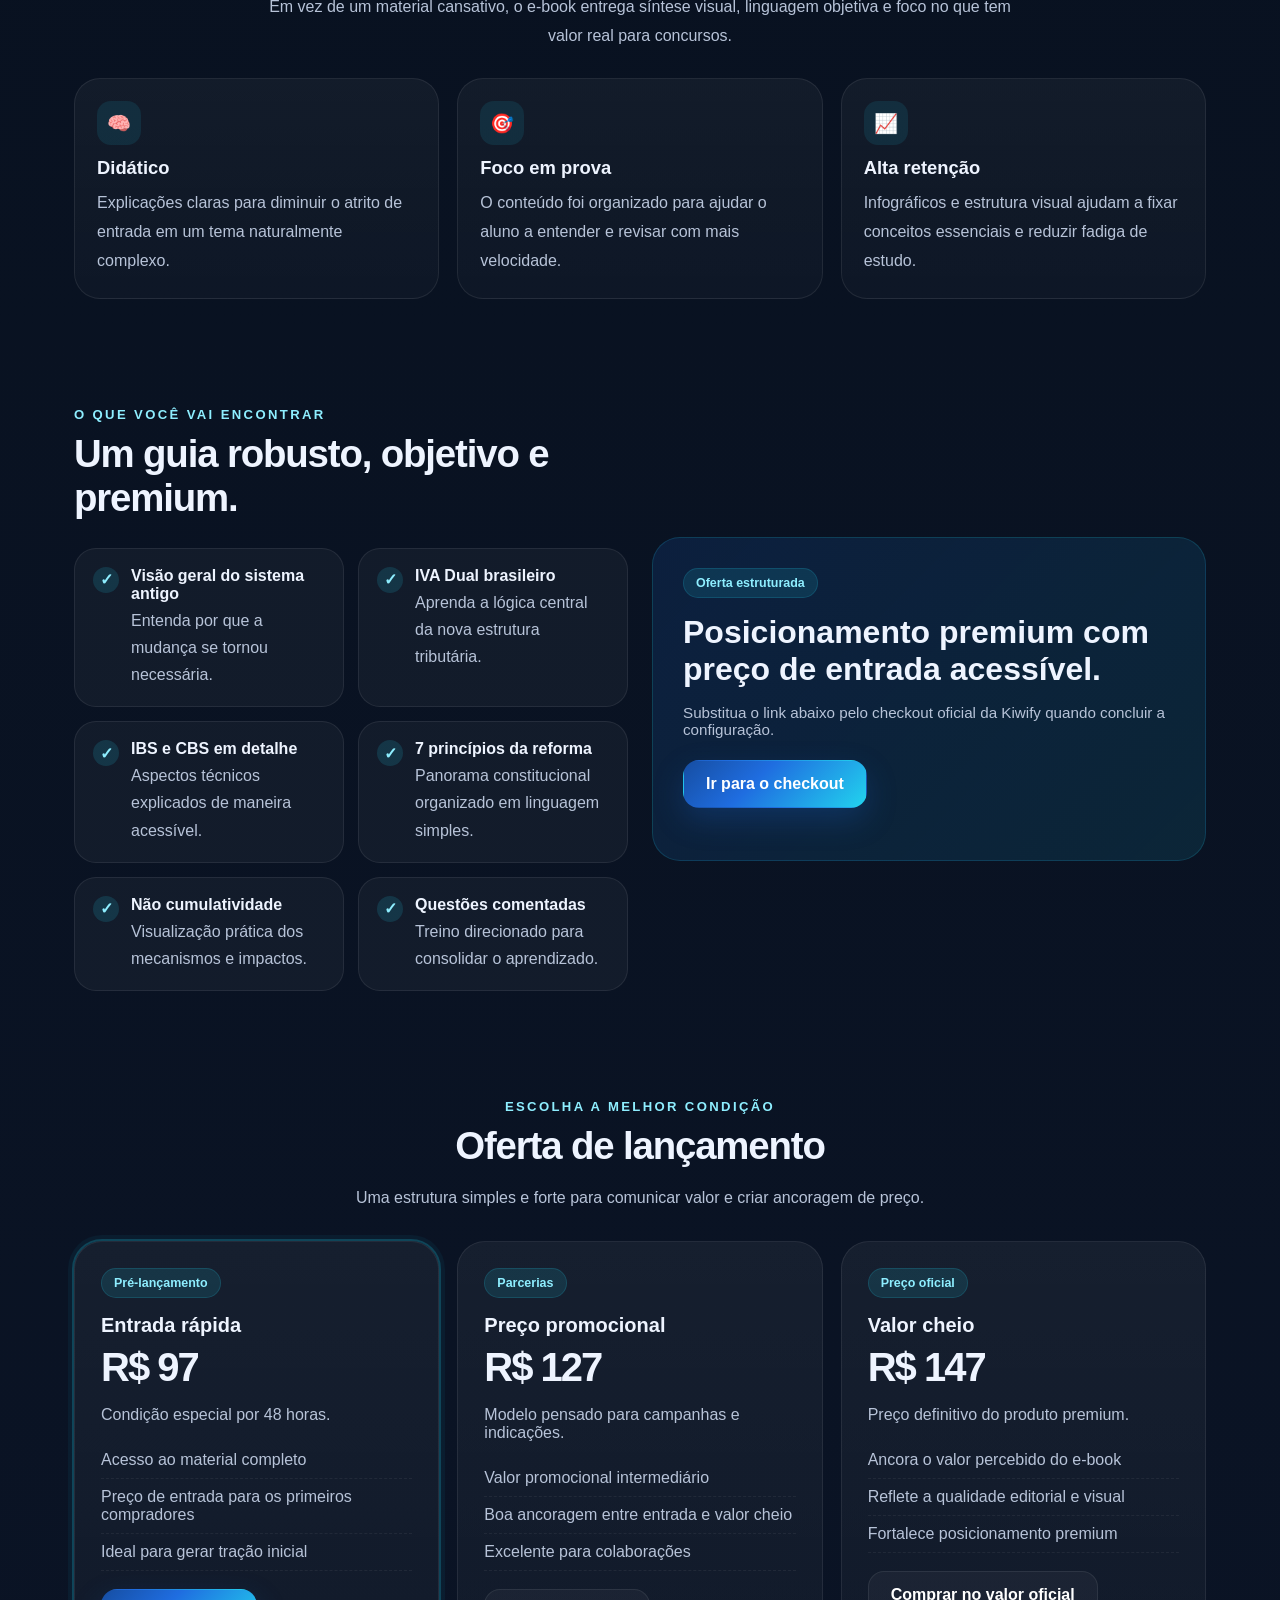
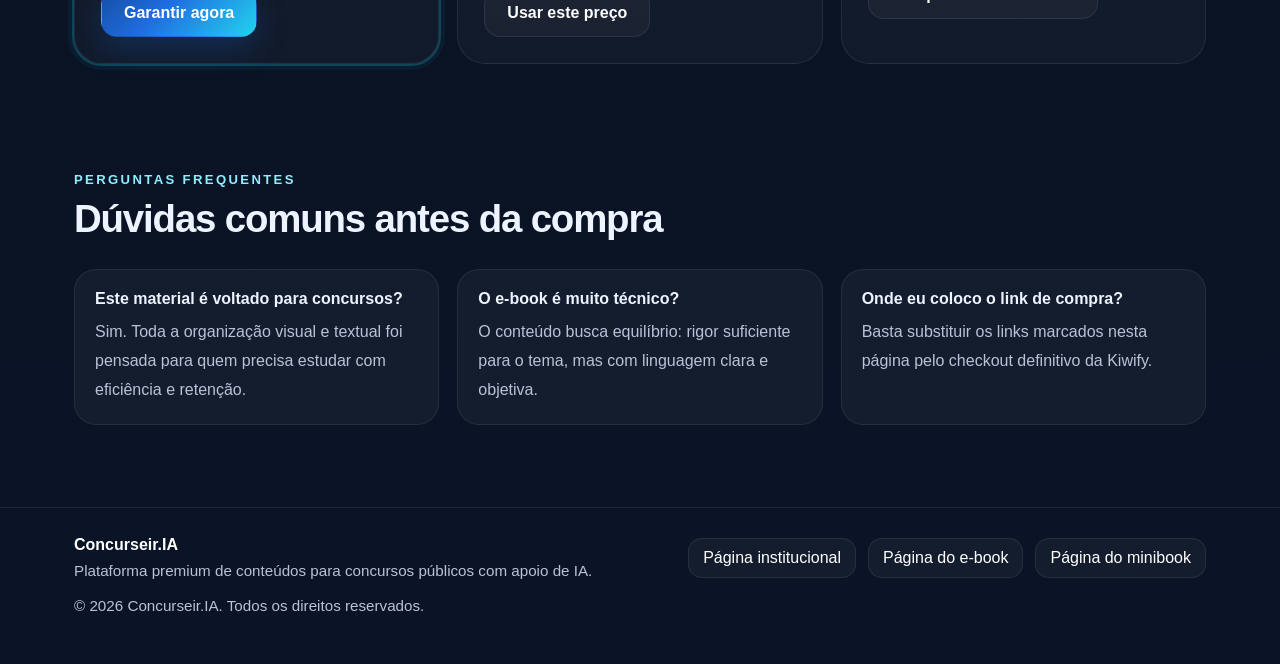
==== commit fb4d6236: "Update ebook.html" ====
--- a/ebook.html
+++ b/ebook.html
@@ -35,6 +35,24 @@
         <p class="lead" style="margin:0 auto">
           Um guia visual e objetivo para concurseiros entenderem rapidamente IBS, CBS, Comitê Gestor, mecanismos da reforma e período de transição.
         </p>
+       <p>
+Um guia visual e objetivo para concurseiros entenderem rapidamente IBS, CBS, Comitê Gestor, mecanismos da reforma e período de transição.
+</p>
+
+<!-- BLOCO DE PREÇO -->
+<div class="offer-box">
+  <span class="offer-badge">🔥 Oferta de lançamento</span>
+
+  <p class="offer-old-price">De <span>R$ 147</span></p>
+  <p class="offer-old-price">Parcerias <span>R$ 127</span></p>
+
+  <p class="offer-current-label">Hoje por apenas</p>
+  <p class="offer-current-price">R$ 97</p>
+
+  <p class="offer-note">Economia de R$ 50 em relação ao preço cheio</p>
+</div>
+
+<div class="hero-actions" style="justify-content:center">
         <div class="hero-actions" style="justify-content:center">
           <a class="btn btn-primary" href="https://sua-pagina-kiwify-aqui.com" target="_blank" rel="noreferrer">Comprar agora na Kiwify</a>
           <a class="btn btn-secondary" href="minibook.html">Ver o minibook gratuito</a>
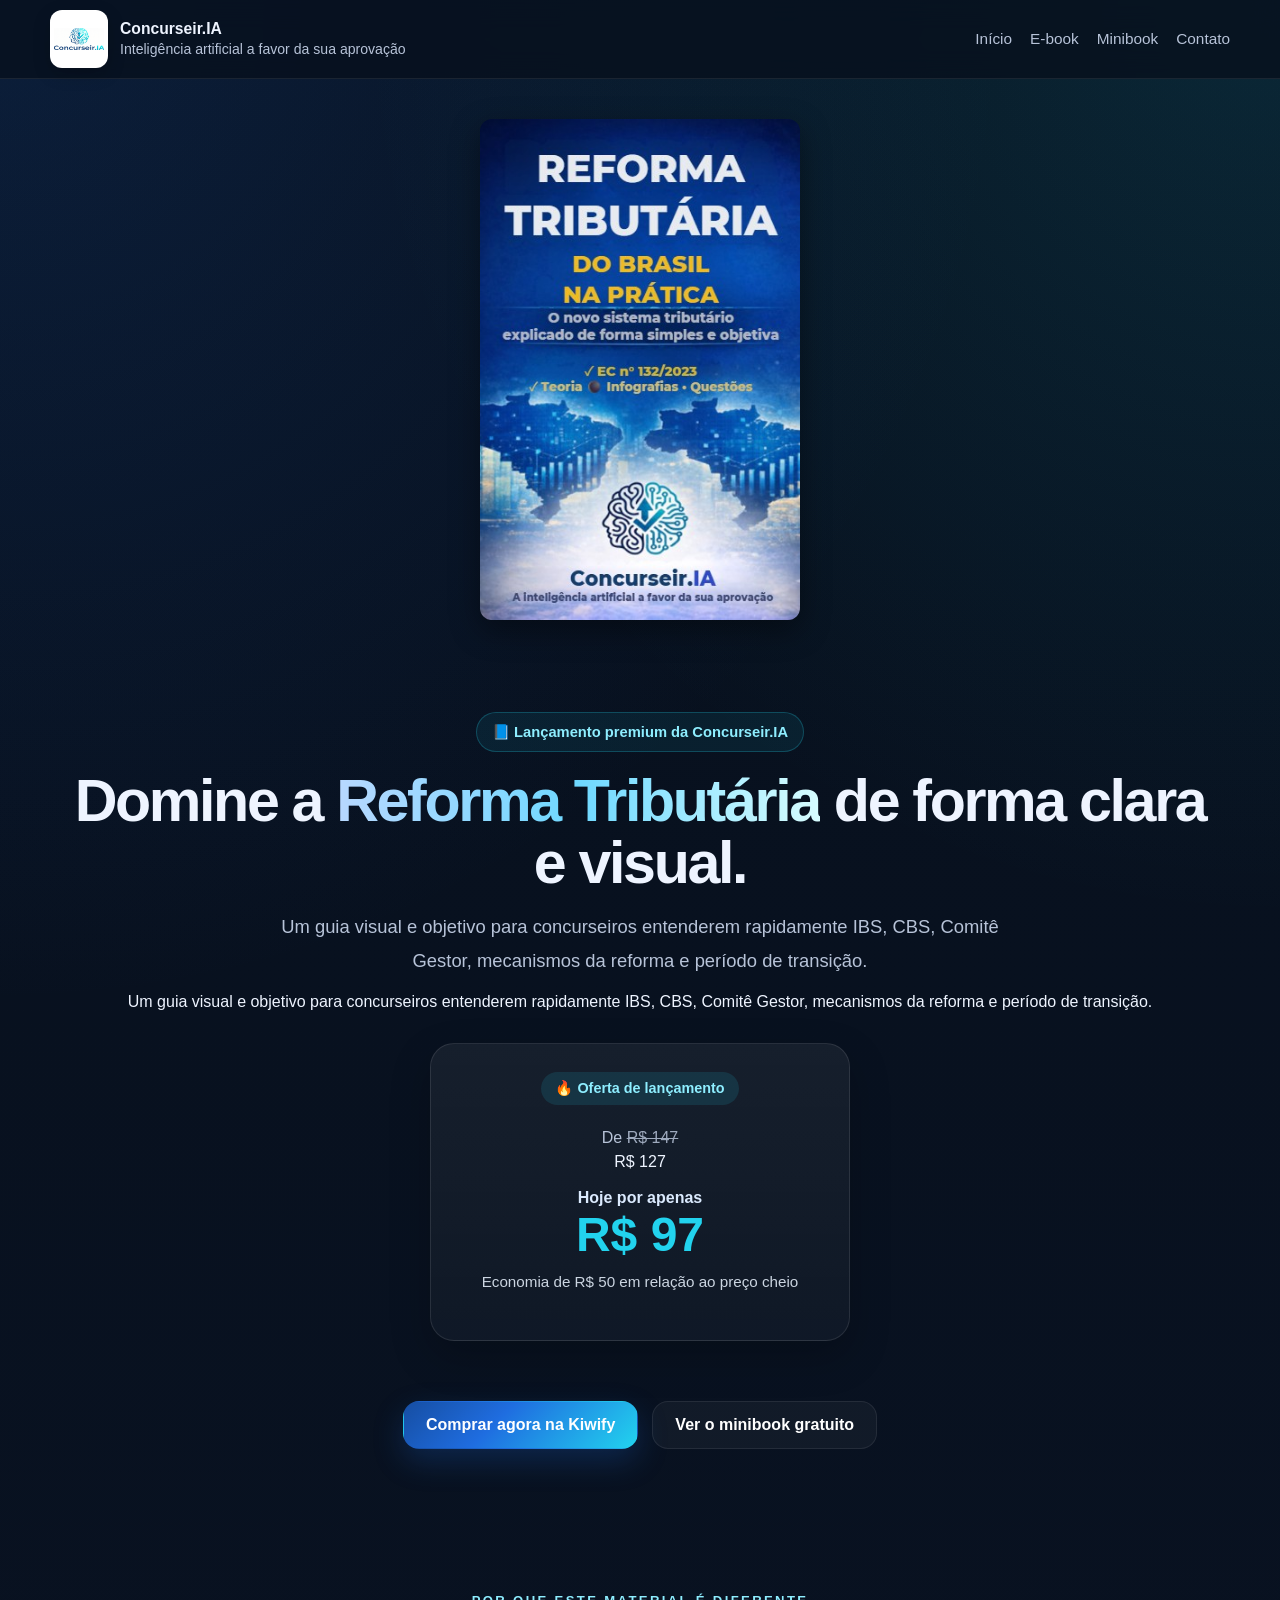
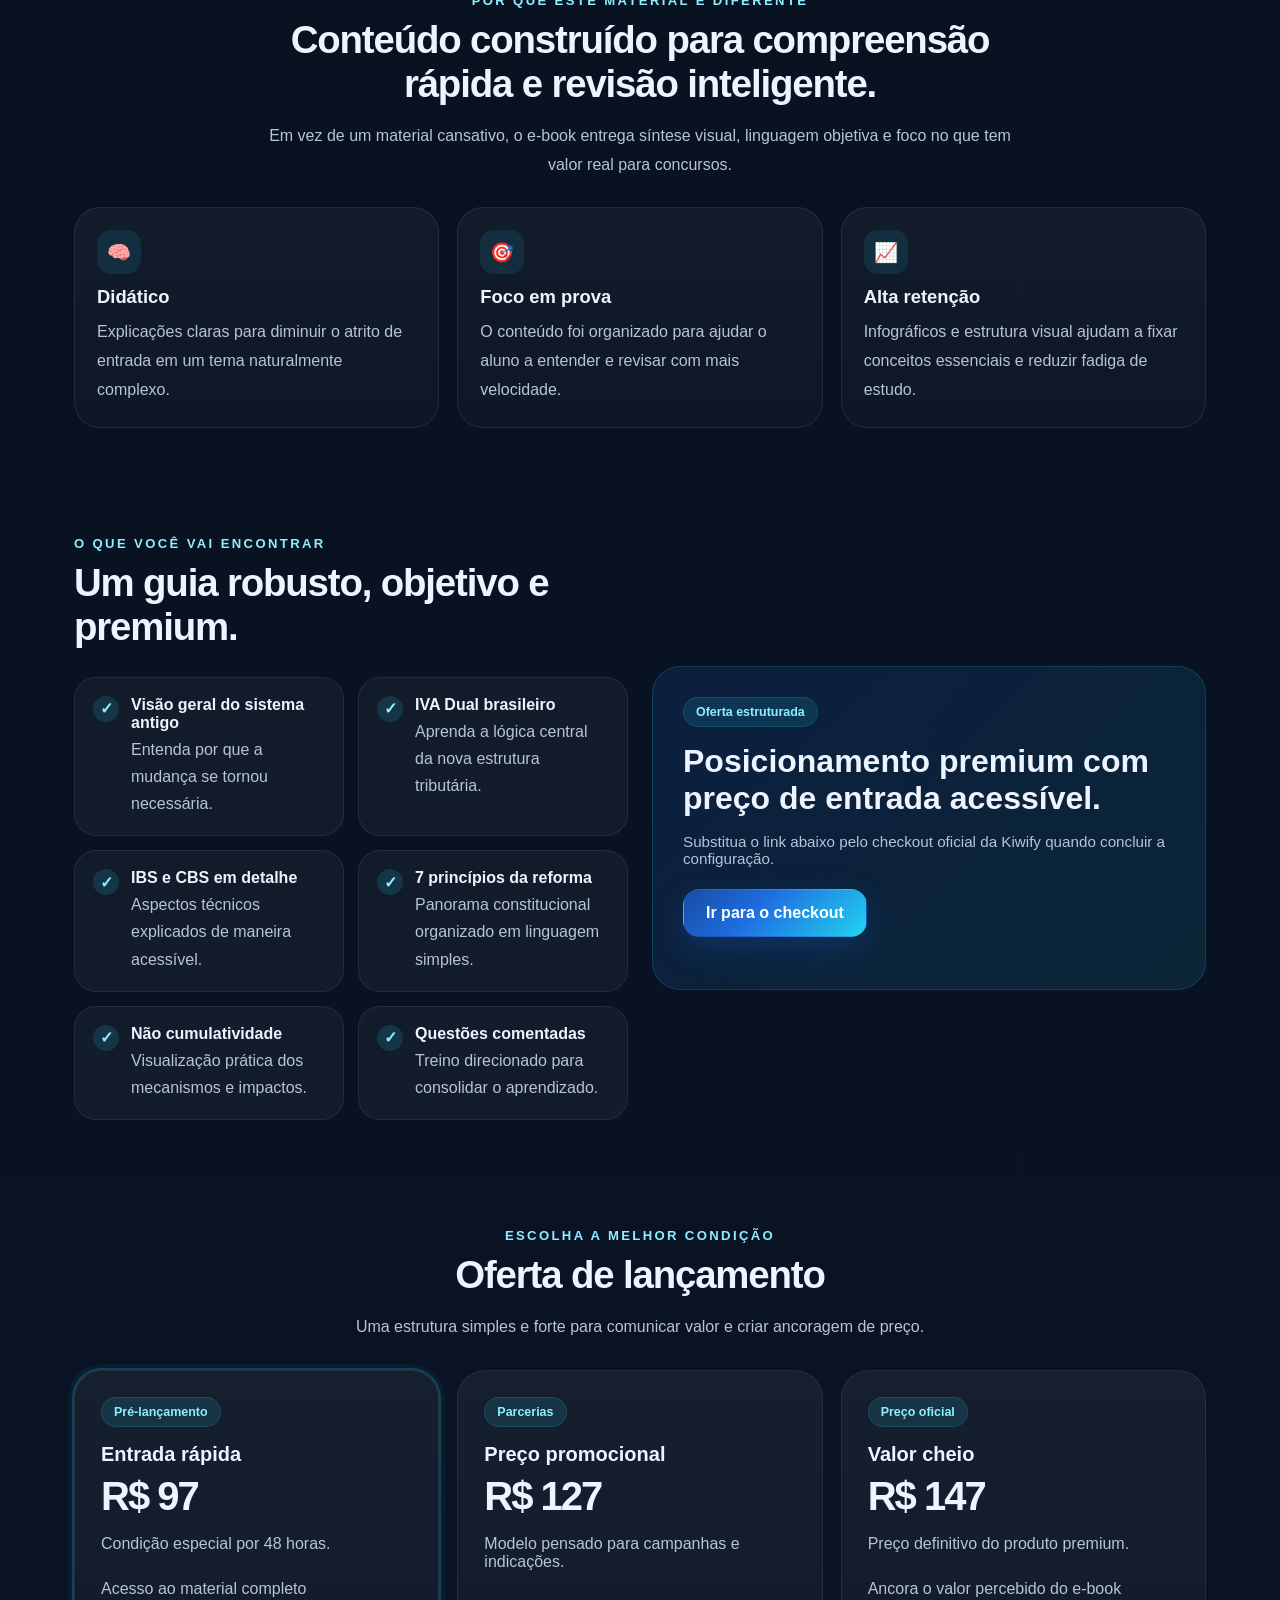
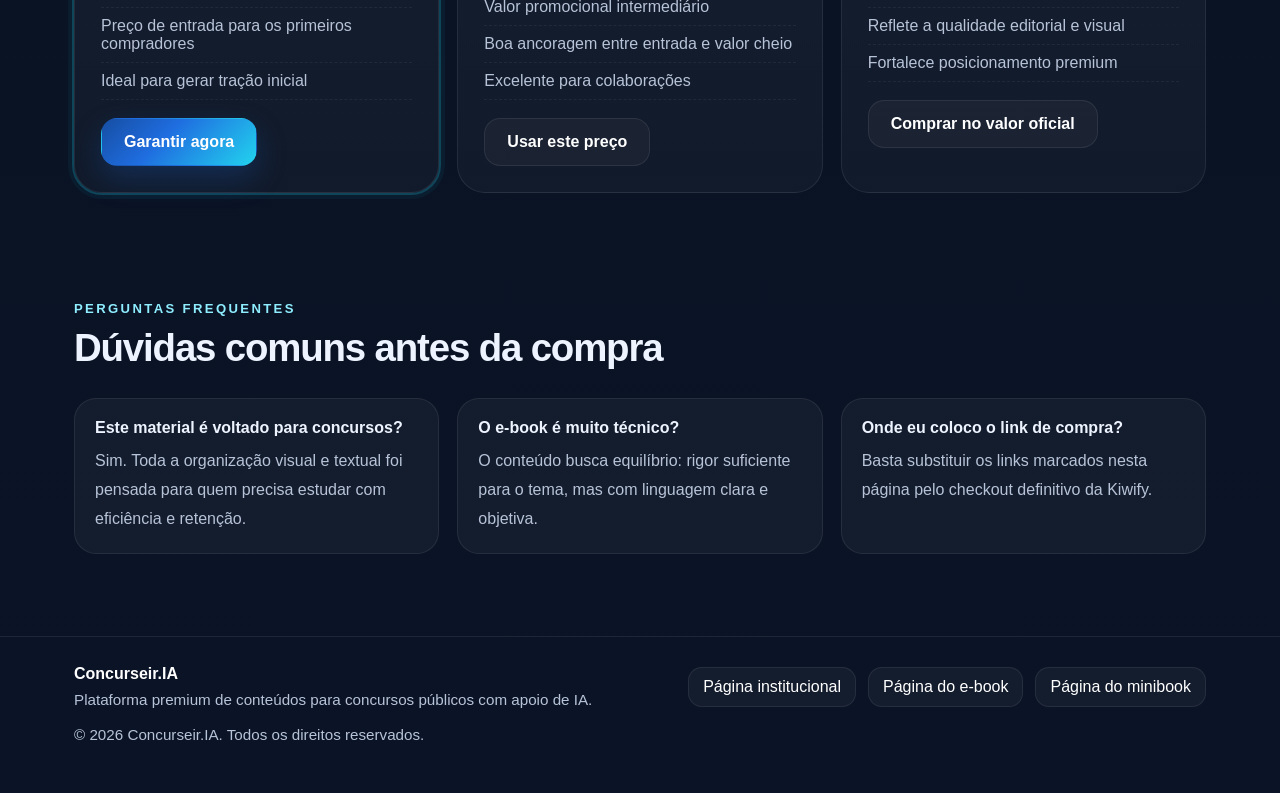
==== commit a66c82e3: "Update ebook.html" ====
--- a/ebook.html
+++ b/ebook.html
@@ -44,7 +44,7 @@
   <span class="offer-badge">🔥 Oferta de lançamento</span>
 
   <p class="offer-old-price">De <span>R$ 147</span></p>
-  <p class="offer-old-price">Parcerias <span>R$ 127</span></p>
+  <div class="amount"><span class="old-price">R$ 127</span></div>
 
   <p class="offer-current-label">Hoje por apenas</p>
   <p class="offer-current-price">R$ 97</p>
--- a/style.css
+++ b/style.css
@@ -28,6 +28,59 @@
 }
 a{color:inherit;text-decoration:none}
 img{max-width:100%;display:block}
+.offer-box{
+  margin:32px auto;
+  max-width:420px;
+  text-align:center;
+  background:linear-gradient(180deg, rgba(255,255,255,.06), rgba(255,255,255,.03));
+  border:1px solid rgba(255,255,255,.10);
+  border-radius:24px;
+  padding:28px 24px;
+  box-shadow:0 16px 40px rgba(0,0,0,.22);
+}
+
+.offer-badge{
+  display:inline-block;
+  padding:8px 14px;
+  border-radius:999px;
+  background:rgba(34,211,238,.12);
+  color:#8eeeff;
+  font-weight:700;
+  font-size:.9rem;
+  margin-bottom:18px;
+}
+
+.offer-old-price{
+  margin:6px 0;
+  color:#b7c3d8;
+  font-size:1rem;
+}
+
+.offer-old-price span{
+  text-decoration:line-through;
+  opacity:.85;
+}
+
+.offer-current-label{
+  margin:18px 0 4px;
+  color:#dbeafe;
+  font-size:1rem;
+  font-weight:600;
+}
+
+.offer-current-price{
+  margin:0;
+  font-size:3rem;
+  line-height:1;
+  font-weight:900;
+  color:#22d3ee;
+}
+
+.offer-note{
+  margin:14px 0 22px;
+  color:#cbd5e1;
+  font-size:.95rem;
+}
 .container{max-width:var(--max);margin:0 auto;padding:0 24px}
 .topbar{
   position:sticky;top:0;z-index:50;
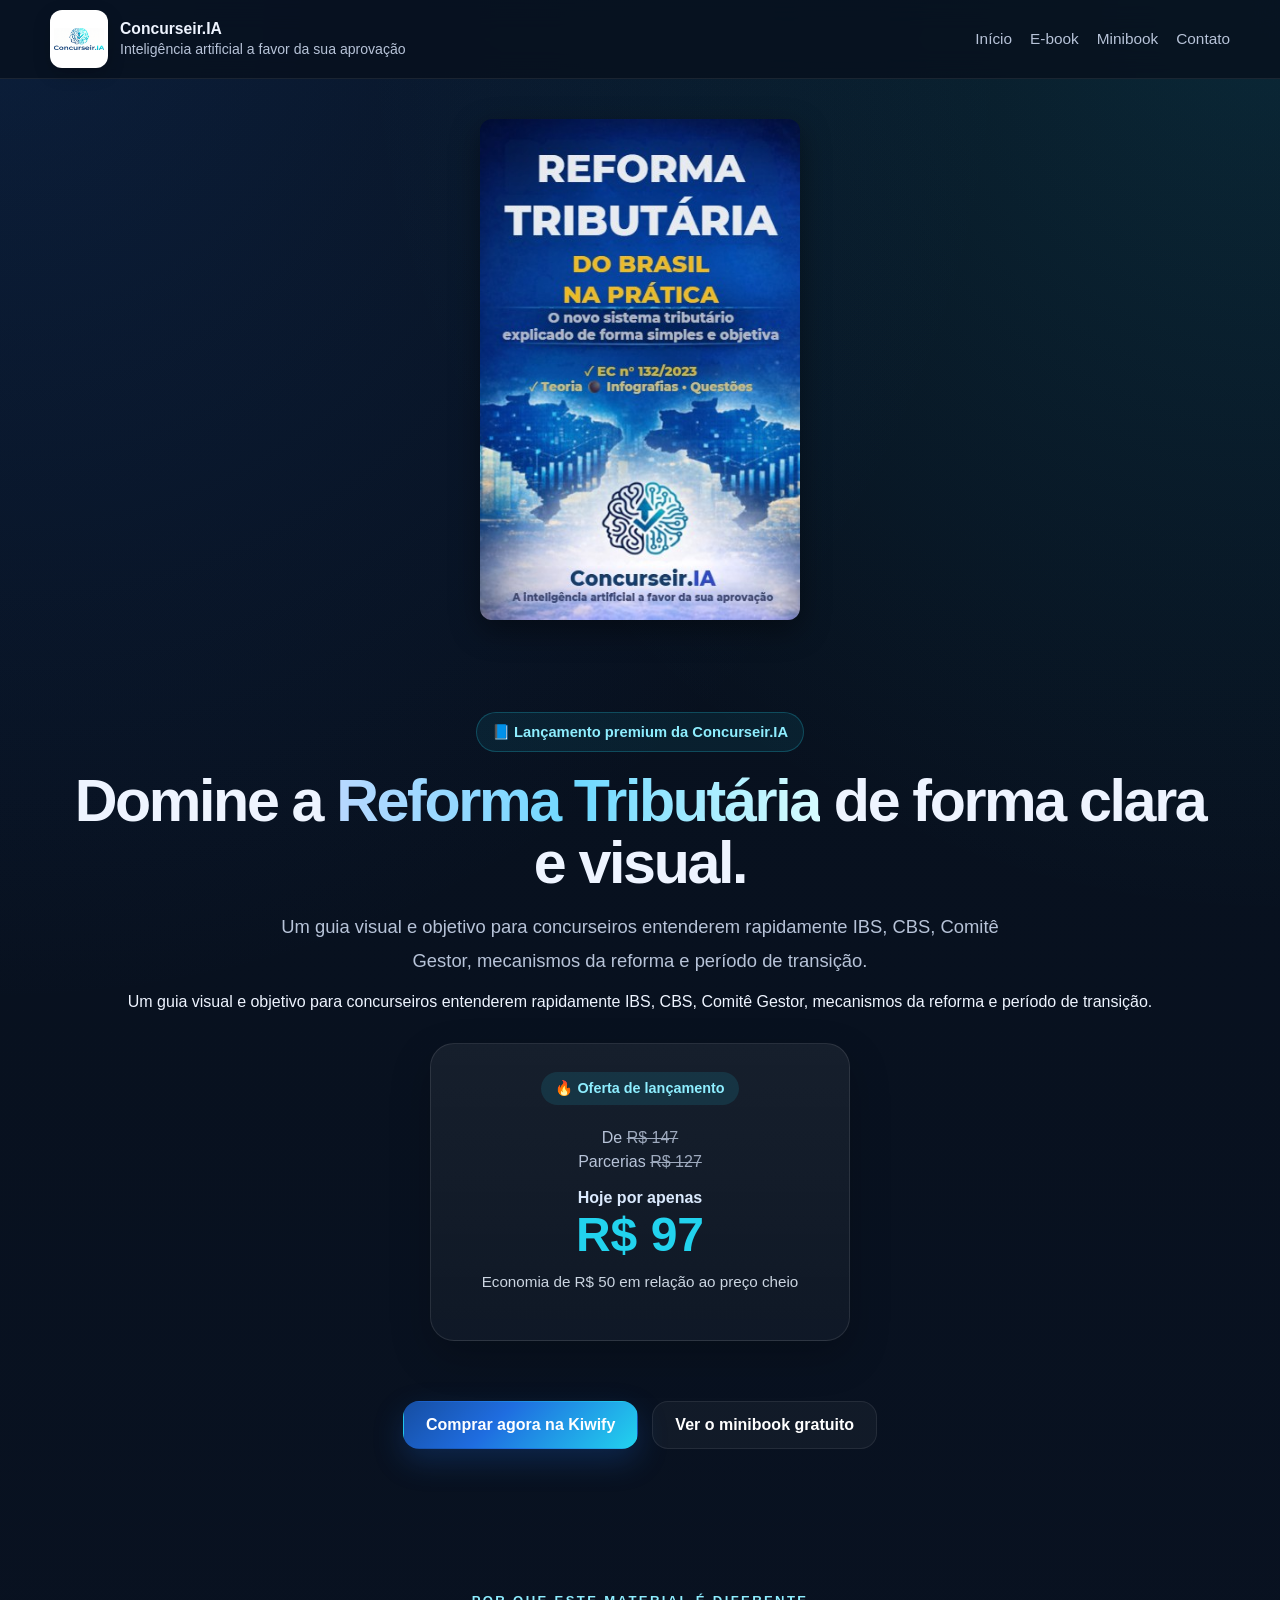
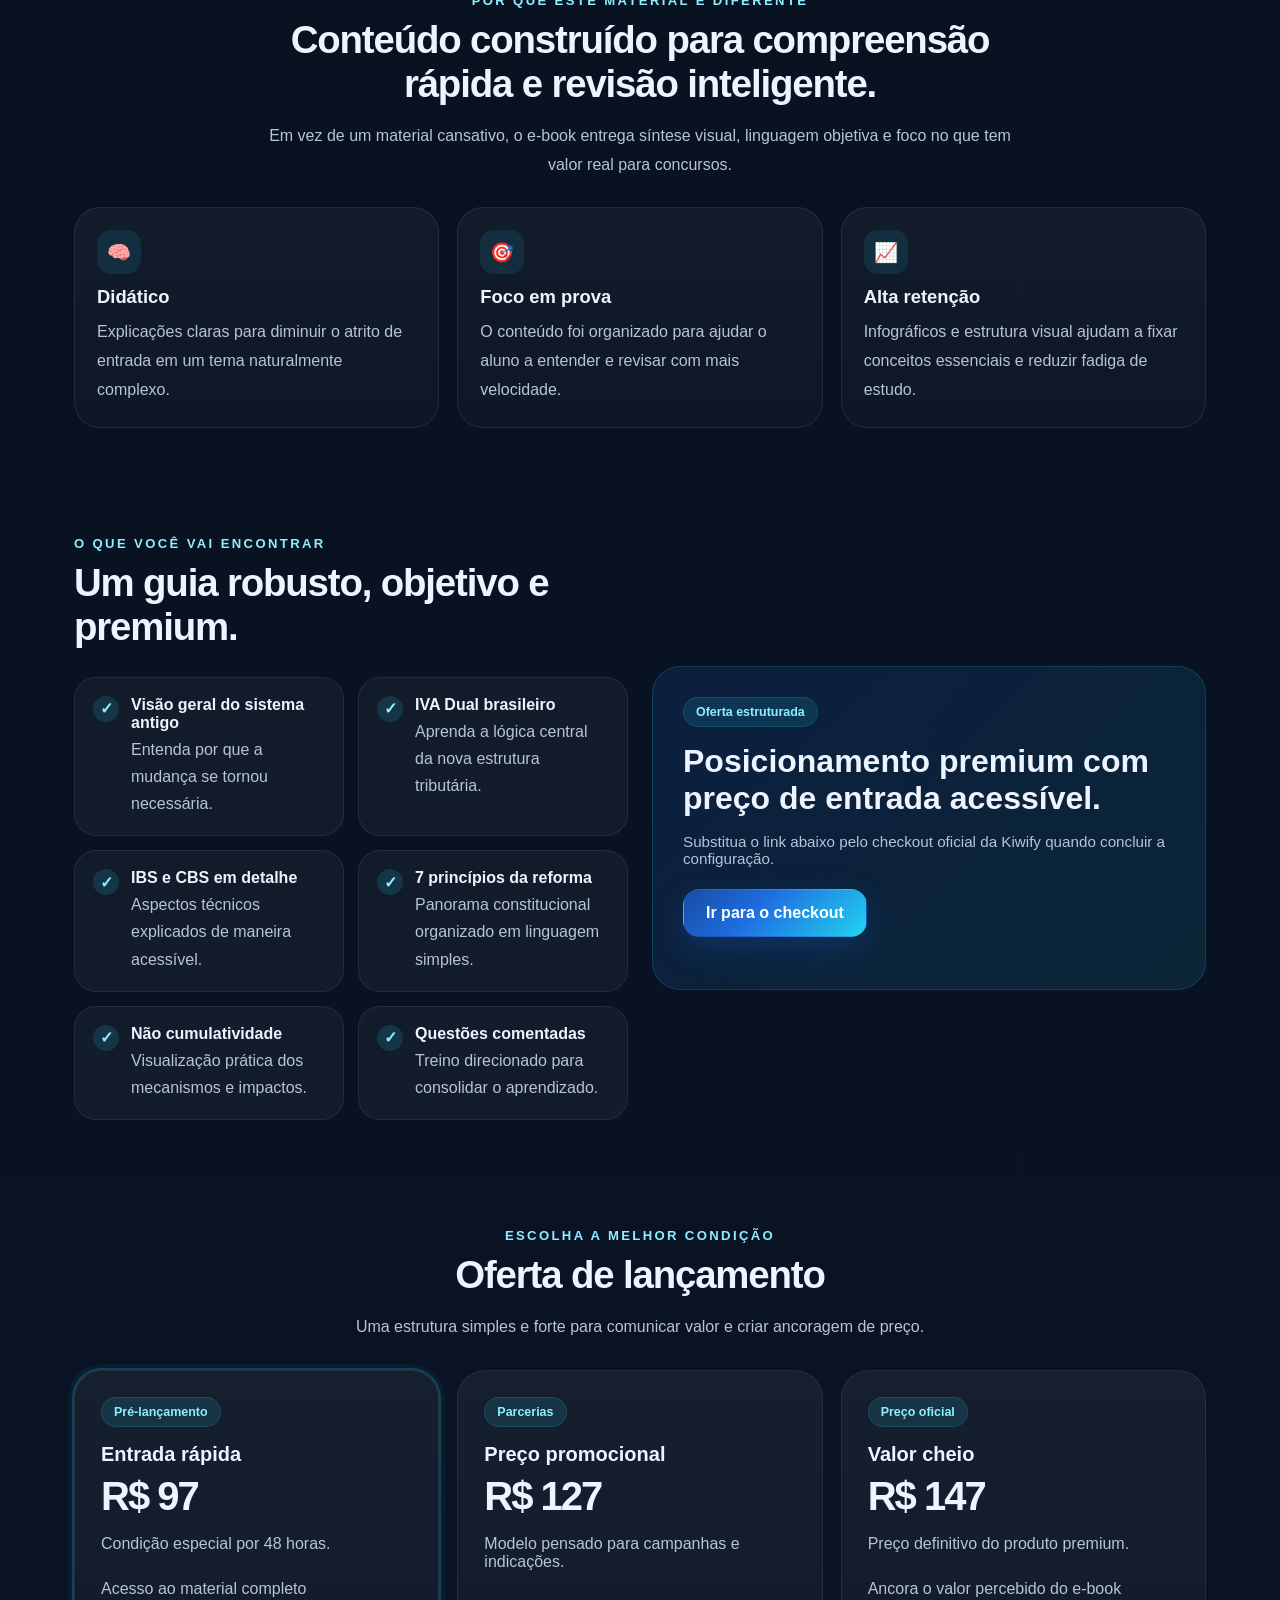
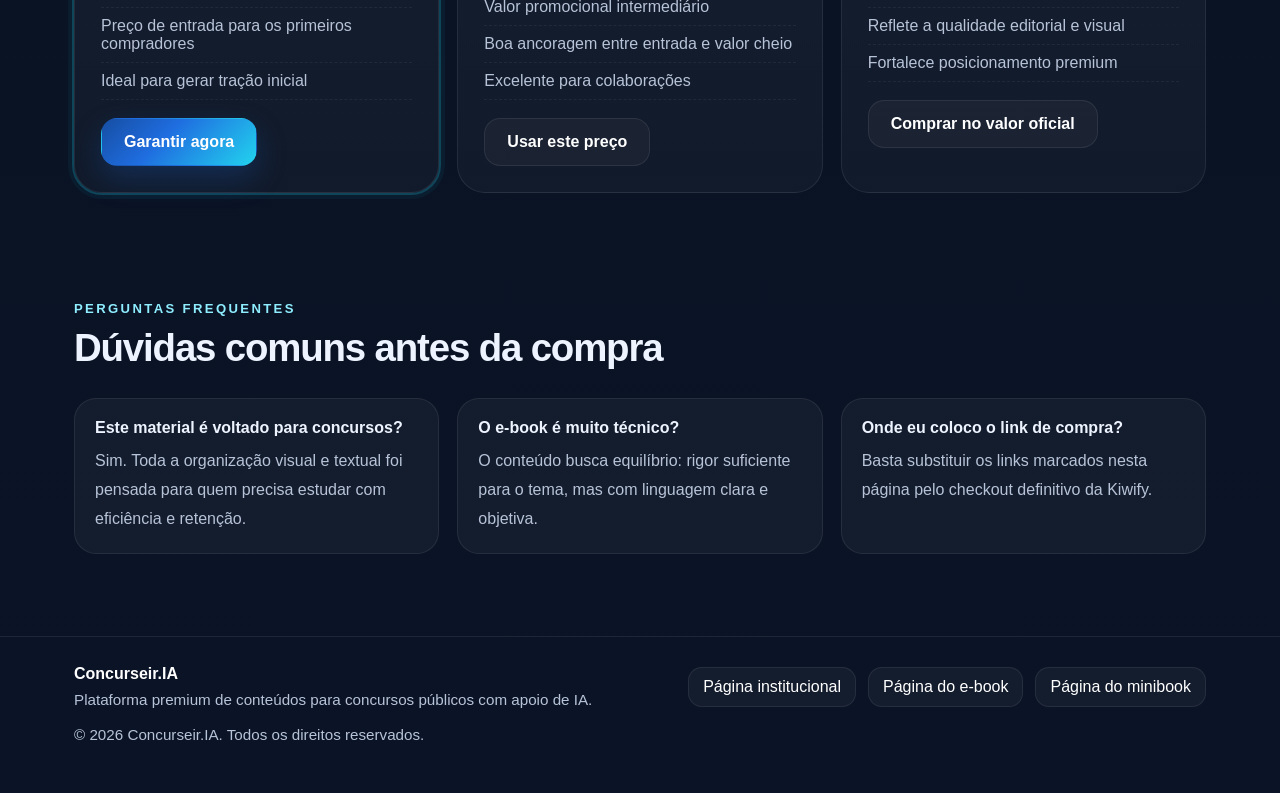
==== commit 60ccae55: "Update ebook.html" ====
--- a/ebook.html
+++ b/ebook.html
@@ -44,7 +44,7 @@
   <span class="offer-badge">🔥 Oferta de lançamento</span>
 
   <p class="offer-old-price">De <span>R$ 147</span></p>
-  <div class="amount"><span class="old-price">R$ 127</span></div>
+  <p class="offer-old-price">Parcerias <span class="old-price">R$ 127</span></p>
 
   <p class="offer-current-label">Hoje por apenas</p>
   <p class="offer-current-price">R$ 97</p>
--- a/style.css
+++ b/style.css
@@ -211,3 +211,9 @@
   .check-list,.feature-grid,.stats{grid-template-columns:1fr}
   .hero h2{font-size:2.7rem}
 }
+
+}
+.old-price{
+  text-decoration: line-through;
+  opacity: .7;
+}
